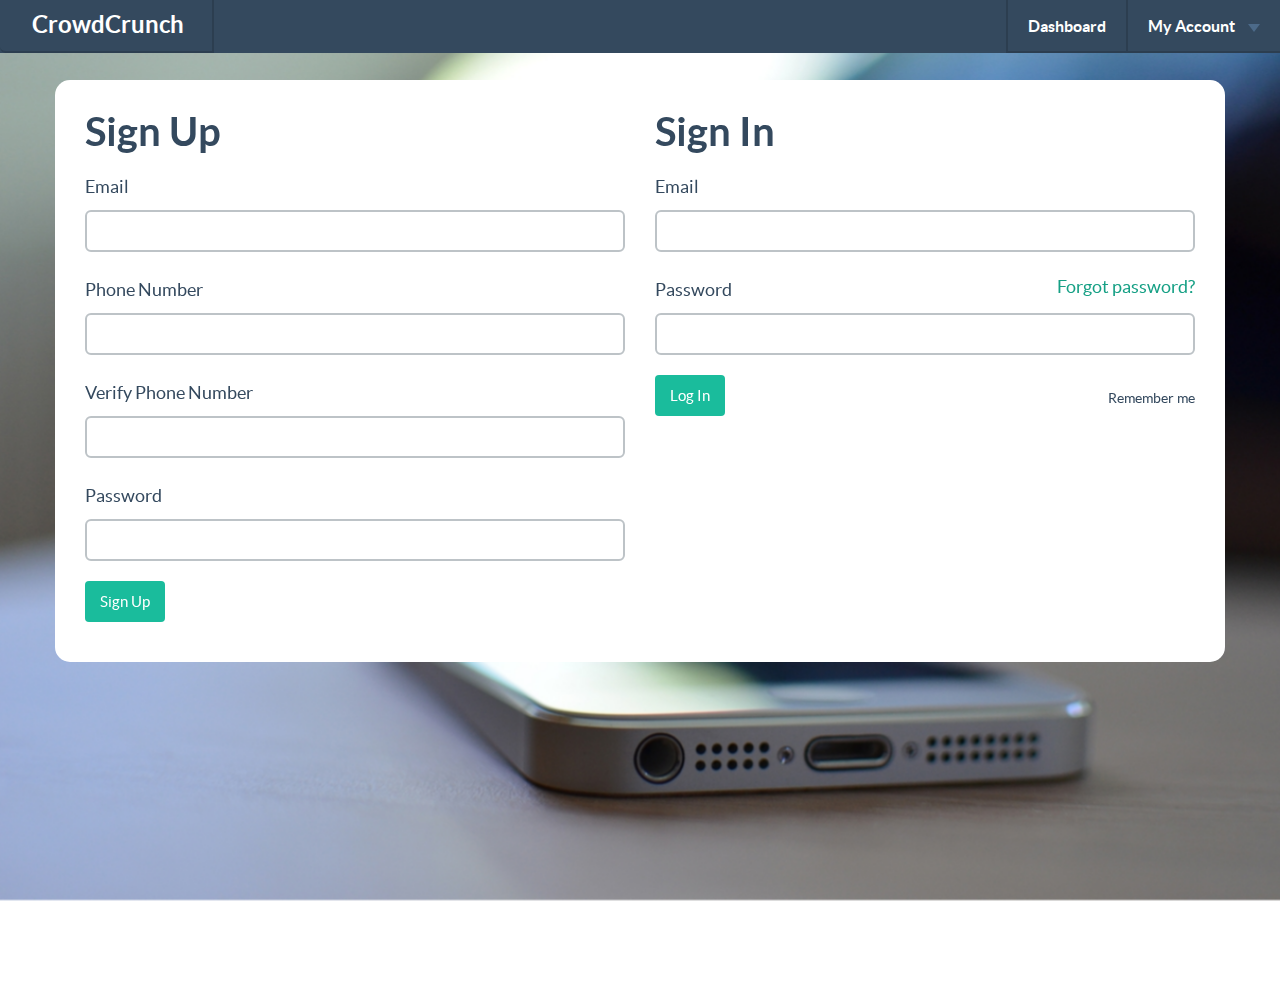
==== design/index.html @ 64f17963 "Added index page" ====
<!DOCTYPE html>
<html lang="en">
  <head>
    <meta charset="utf-8">
    <title>CrowdCrunch</title>
    <meta name="viewport" content="width=device-width, initial-scale=1.0">

    <link href="css/bootstrap.css" rel="stylesheet">  
    <link href="css/flat-ui.css" rel="stylesheet">
    <link href="css/crowdcrunch.css" rel="stylesheet">

    <link rel="shortcut icon" href="images/favicon.ico">

    <!-- HTML5 shim, for IE6-8 support of HTML5 elements. All other JS at the end of file. -->
    <!--[if lt IE 9]>
      <script src="js/html5shiv.js"></script>
    <![endif]-->
  </head>
  <body>
    <div id="bg">
      <img src="images/background.jpg" alt="">
    </div>

    <nav class="navbar navbar-fixed-top navbar-inverse" role="navigation">
    <!-- Brand and toggle get grouped for better mobile display -->
  <div class="navbar-header">
    <button type="button" class="navbar-toggle" data-toggle="collapse" data-target="#bs-example-navbar-collapse-1">
      <span class="sr-only">Toggle navigation</span>
      <span class="icon-bar"></span>
      <span class="icon-bar"></span>
      <span class="icon-bar"></span>
    </button>
    <a class="navbar-brand" href="#">CrowdCrunch</a>
  </div>

  <!-- Collect the nav links, forms, and other content for toggling -->
  <div class="collapse navbar-collapse" id="bs-example-navbar-collapse-1">
    
    <ul class="nav navbar-nav navbar-right">
      <li><a href="#">Dashboard</a></li>
      <li class="dropdown">
        <a href="#" class="dropdown-toggle" data-toggle="dropdown">My Account <b class="caret"></b></a>
        <ul class="dropdown-menu">
          <li><a href="#">Add Credits</a></li>
          <li><a href="#">Create a Job</a></li>
          <li><a href="#">Update Profile</a></li>
          <li class="divider"></li>
          <li><a href="#">Sign out</a></li>
        </ul>
      </li>
    </ul>
  </div><!-- /.navbar-collapse -->
  </nav>
  <div class="body">
  <div class="container">
    <div class="col-md-6">
<div class="main">

      <h3>Sign Up</h3>

      <form role="form">
        <div class="form-group">
          <label for="inputUsernameEmail">Email</label>
          <input type="text" class="form-control" id="inputUsernameEmail">
        </div>
        <div class="form-group">
          <label for="inputUsernameEmail">Phone Number</label>
          <input type="text" class="form-control" id="inputUsernameEmail">
        </div>
        <div class="form-group">
          <label for="inputUsernameEmail">Verify Phone Number</label>
          <input type="text" class="form-control" id="inputUsernameEmail">
        </div>
        <div class="form-group">
          <label for="inputPassword">Password</label>
          <input type="password" class="form-control" id="inputPassword">
        </div>
        <button type="submit" class="btn btn btn-primary">
          Sign Up
        </button>
      </form>
    
    </div>
    </div>
  <div class="col-md-6">

    <div class="main">

      <h3>Sign In</h3>

      <form role="form">
        <div class="form-group">
          <label for="inputUsernameEmail">Email</label>
          <input type="text" class="form-control" id="inputUsernameEmail">
        </div>
        <div class="form-group">
          <a class="pull-right" href="#">Forgot password?</a>
          <label for="inputPassword">Password</label>
          <input type="password" class="form-control" id="inputPassword">
        </div>
        <div class="checkbox pull-right">
          <label>
            <input type="checkbox" checked>
            Remember me </label>
        </div>
        <button type="submit" class="btn btn btn-primary">
          Log In
        </button>
      </form>
    
    </div>
    
  </div>
</div>
</div>
    <script src="js/jquery-1.8.3.min.js"></script>
    <script src="js/jquery-ui-1.10.3.custom.min.js"></script>
    <script src="js/jquery.ui.touch-punch.min.js"></script>
    <script src="js/bootstrap.min.js"></script>
    <script src="js/bootstrap-select.js"></script>
    <script src="js/bootstrap-switch.js"></script>
    <script src="js/flatui-checkbox.js"></script>
    <script src="js/flatui-radio.js"></script>
    <script src="js/jquery.tagsinput.js"></script>
    <script src="js/jquery.placeholder.js"></script>
    <script src="js/bootstrap-typeahead.js"></script>
    <script src="js/application.js"></script>
  </body>
</html>
---- design/css/flat-ui.css ----
@font-face {
  font-family: 'Lato';
  src: url('../fonts/lato/lato-black-webfont.eot');
  src: url('../fonts/lato/lato-black-webfont.eot?#iefix') format('embedded-opentype'), url('../fonts/lato/lato-black-webfont.woff') format('woff'), url('../fonts/lato/lato-black-webfont.ttf') format('truetype'), url('../fonts/lato/lato-black-webfont.svg#latoblack') format('svg');
  font-weight: 900;
  font-style: normal;
}
@font-face {
  font-family: 'Lato';
  src: url('../fonts/lato/lato-bold-webfont.eot');
  src: url('../fonts/lato/lato-bold-webfont.eot?#iefix') format('embedded-opentype'), url('../fonts/lato/lato-bold-webfont.woff') format('woff'), url('../fonts/lato/lato-bold-webfont.ttf') format('truetype'), url('../fonts/lato/lato-bold-webfont.svg#latobold') format('svg');
  font-weight: bold;
  font-style: normal;
}
@font-face {
  font-family: 'Lato';
  src: url('../fonts/lato/lato-bolditalic-webfont.eot');
  src: url('../fonts/lato/lato-bolditalic-webfont.eot?#iefix') format('embedded-opentype'), url('../fonts/lato/lato-bolditalic-webfont.woff') format('woff'), url('../fonts/lato/lato-bolditalic-webfont.ttf') format('truetype'), url('../fonts/lato/lato-bolditalic-webfont.svg#latobold_italic') format('svg');
  font-weight: bold;
  font-style: italic;
}
@font-face {
  font-family: 'Lato';
  src: url('../fonts/lato/lato-italic-webfont.eot');
  src: url('../fonts/lato/lato-italic-webfont.eot?#iefix') format('embedded-opentype'), url('../fonts/lato/lato-italic-webfont.woff') format('woff'), url('../fonts/lato/lato-italic-webfont.ttf') format('truetype'), url('../fonts/lato/lato-italic-webfont.svg#latoitalic') format('svg');
  font-weight: normal;
  font-style: italic;
}
@font-face {
  font-family: 'Lato';
  src: url('../fonts/lato/lato-light-webfont.eot');
  src: url('../fonts/lato/lato-light-webfont.eot?#iefix') format('embedded-opentype'), url('../fonts/lato/lato-light-webfont.woff') format('woff'), url('../fonts/lato/lato-light-webfont.ttf') format('truetype'), url('../fonts/lato/lato-light-webfont.svg#latolight') format('svg');
  font-weight: 300;
  font-style: normal;
}
@font-face {
  font-family: 'Lato';
  src: url('../fonts/lato/lato-regular-webfont.eot');
  src: url('../fonts/lato/lato-regular-webfont.eot?#iefix') format('embedded-opentype'), url('../fonts/lato/lato-regular-webfont.woff') format('woff'), url('../fonts/lato/lato-regular-webfont.ttf') format('truetype'), url('../fonts/lato/lato-regular-webfont.svg#latoregular') format('svg');
  font-weight: normal;
  font-style: normal;
}
@font-face {
  font-family: "Flat-UI-Icons";
  src: url("../fonts/Flat-UI-Icons.eot");
  src: url("../fonts/Flat-UI-Icons.eot?#iefix") format("embedded-opentype"), url("../fonts/Flat-UI-Icons.woff") format("woff"), url("../fonts/Flat-UI-Icons.ttf") format("truetype"), url("../fonts/Flat-UI-Icons.svg#Flat-UI-Icons") format("svg");
  font-weight: normal;
  font-style: normal;
}
/* Use the following CSS code if you want to use data attributes for inserting your icons */
[data-icon]:before {
  font-family: 'Flat-UI-Icons';
  content: attr(data-icon);
  speak: none;
  font-weight: normal;
  font-variant: normal;
  text-transform: none;
  -webkit-font-smoothing: antialiased;
}
/* Use the following CSS code if you want to have a class per icon */
/*
Instead of a list of all class selectors,
you can use the generic selector below, but it's slower:
[class*="fui-"] {
*/
.fui-triangle-up,
.fui-triangle-up-small,
.fui-triangle-right-large,
.fui-triangle-left-large,
.fui-triangle-down,
.fui-info,
.fui-alert,
.fui-question,
.fui-window,
.fui-windows,
.fui-arrow-right,
.fui-arrow-left,
.fui-loop,
.fui-cmd,
.fui-mic,
.fui-triangle-down-small,
.fui-check-inverted,
.fui-heart,
.fui-location,
.fui-plus,
.fui-check,
.fui-cross,
.fui-list,
.fui-new,
.fui-video,
.fui-photo,
.fui-volume,
.fui-time,
.fui-eye,
.fui-chat,
.fui-home,
.fui-upload,
.fui-search,
.fui-user,
.fui-mail,
.fui-lock,
.fui-power,
.fui-star,
.fui-calendar,
.fui-gear,
.fui-book,
.fui-exit,
.fui-trash,
.fui-folder,
.fui-bubble,
.fui-cross-inverted,
.fui-plus-inverted,
.fui-export,
.fui-radio-unchecked,
.fui-radio-checked,
.fui-checkbox-unchecked,
.fui-checkbox-checked,
.fui-flat,
.fui-calendar-solid,
.fui-star-2,
.fui-credit-card,
.fui-clip,
.fui-link,
.fui-pause,
.fui-play,
.fui-tag,
.fui-document,
.fui-image,
.fui-facebook,
.fui-youtube,
.fui-vimeo,
.fui-twitter,
.fui-stumbleupon,
.fui-spotify,
.fui-skype,
.fui-pinterest,
.fui-path,
.fui-myspace,
.fui-linkedin,
.fui-googleplus,
.fui-dribbble,
.fui-blogger,
.fui-behance,
.fui-list-thumbnailed,
.fui-list-small-thumbnails,
.fui-list-numbered,
.fui-list-large-thumbnails,
.fui-list-columned,
.fui-list-bulleted {
  display: inline-block;
  font-family: 'Flat-UI-Icons';
  speak: none;
  font-style: normal;
  font-weight: normal;
  font-variant: normal;
  text-transform: none;
  -webkit-font-smoothing: antialiased;
}
.fui-triangle-up:before {
  content: "\e000";
}
.fui-triangle-up-small:before {
  content: "\e001";
}
.fui-triangle-right-large:before {
  content: "\e002";
}
.fui-triangle-left-large:before {
  content: "\e003";
}
.fui-triangle-down:before {
  content: "\e004";
}
.fui-info:before {
  content: "\e016";
}
.fui-alert:before {
  content: "\e017";
}
.fui-question:before {
  content: "\e018";
}
.fui-window:before {
  content: "\e019";
}
.fui-windows:before {
  content: "\e01a";
}
.fui-arrow-right:before {
  content: "\e02c";
}
.fui-arrow-left:before {
  content: "\e02d";
}
.fui-loop:before {
  content: "\e02e";
}
.fui-cmd:before {
  content: "\e02f";
}
.fui-mic:before {
  content: "\e030";
}
.fui-triangle-down-small:before {
  content: "\e005";
}
.fui-check-inverted:before {
  content: "\e006";
}
.fui-heart:before {
  content: "\e007";
}
.fui-location:before {
  content: "\e008";
}
.fui-plus:before {
  content: "\e009";
}
.fui-check:before {
  content: "\e00a";
}
.fui-cross:before {
  content: "\e00b";
}
.fui-list:before {
  content: "\e00c";
}
.fui-new:before {
  content: "\e00d";
}
.fui-video:before {
  content: "\e00e";
}
.fui-photo:before {
  content: "\e00f";
}
.fui-volume:before {
  content: "\e010";
}
.fui-time:before {
  content: "\e011";
}
.fui-eye:before {
  content: "\e012";
}
.fui-chat:before {
  content: "\e013";
}
.fui-home:before {
  content: "\e015";
}
.fui-upload:before {
  content: "\e01b";
}
.fui-search:before {
  content: "\e01c";
}
.fui-user:before {
  content: "\e01d";
}
.fui-mail:before {
  content: "\e01e";
}
.fui-lock:before {
  content: "\e01f";
}
.fui-power:before {
  content: "\e020";
}
.fui-star:before {
  content: "\e021";
}
.fui-calendar:before {
  content: "\e023";
}
.fui-gear:before {
  content: "\e024";
}
.fui-book:before {
  content: "\e025";
}
.fui-exit:before {
  content: "\e026";
}
.fui-trash:before {
  content: "\e027";
}
.fui-folder:before {
  content: "\e028";
}
.fui-bubble:before {
  content: "\e029";
}
.fui-cross-inverted:before {
  content: "\e02a";
}
.fui-plus-inverted:before {
  content: "\e031";
}
.fui-export:before {
  content: "\e014";
}
.fui-radio-unchecked:before {
  content: "\e02b";
}
.fui-radio-checked:before {
  content: "\e032";
}
.fui-checkbox-unchecked:before {
  content: "\e033";
}
.fui-checkbox-checked:before {
  content: "\e034";
}
.fui-flat:before {
  content: "\e035";
}
.fui-calendar-solid:before {
  content: "\e022";
}
.fui-star-2:before {
  content: "\e036";
}
.fui-credit-card:before {
  content: "\e037";
}
.fui-clip:before {
  content: "\e038";
}
.fui-link:before {
  content: "\e039";
}
.fui-pause:before {
  content: "\e03b";
}
.fui-play:before {
  content: "\e03c";
}
.fui-tag:before {
  content: "\e03d";
}
.fui-document:before {
  content: "\e03e";
}
.fui-image:before {
  content: "\e03a";
}
.fui-facebook:before {
  content: "\e03f";
}
.fui-youtube:before {
  content: "\e040";
}
.fui-vimeo:before {
  content: "\e041";
}
.fui-twitter:before {
  content: "\e042";
}
.fui-stumbleupon:before {
  content: "\e043";
}
.fui-spotify:before {
  content: "\e044";
}
.fui-skype:before {
  content: "\e045";
}
.fui-pinterest:before {
  content: "\e046";
}
.fui-path:before {
  content: "\e047";
}
.fui-myspace:before {
  content: "\e048";
}
.fui-linkedin:before {
  content: "\e049";
}
.fui-googleplus:before {
  content: "\e04a";
}
.fui-dribbble:before {
  content: "\e04c";
}
.fui-blogger:before {
  content: "\e04d";
}
.fui-behance:before {
  content: "\e04e";
}
.fui-list-thumbnailed:before {
  content: "\e04b";
}
.fui-list-small-thumbnails:before {
  content: "\e04f";
}
.fui-list-numbered:before {
  content: "\e050";
}
.fui-list-large-thumbnails:before {
  content: "\e051";
}
.fui-list-columned:before {
  content: "\e052";
}
.fui-list-bulleted:before {
  content: "\e053";
}
.dropdown-arrow-inverse {
  border-bottom-color: #34495e !important;
  border-top-color: #34495e !important;
}
body {
  font-family: "Lato", Helvetica, Arial, sans-serif;
  font-size: 18px;
  line-height: 1.72222;
  color: #34495e;
  background-color: #ffffff;
}
a {
  color: #16a085;
  text-decoration: none;
  -webkit-transition: 0.25s;
  transition: 0.25s;
}
a:hover,
a:focus {
  color: #1abc9c;
  text-decoration: none;
}
.img-rounded {
  border-radius: 6px;
}
.img-comment {
  font-size: 20px;
  line-height: 1.72222;
  font-style: italic;
  margin: 24px 0;
}
p {
  font-size: 18px;
  line-height: 1.72222;
  margin: 0 0 15px;
}
.lead {
  margin-bottom: 30px;
  font-size: 28px;
  line-height: 1.46428571;
  font-weight: 300;
}
@media (min-width: 768px) {
  .lead {
    font-size: 30.006px;
  }
}
small,
.small {
  font-size: 83%;
  line-height: 2.067;
}
.text-muted {
  color: #bdc3c7;
}
.text-inverse {
  color: #ffffff;
}
.text-primary {
  color: #1abc9c;
}
.text-primary:hover {
  color: #15967d;
}
.text-warning {
  color: #f1c40f;
}
.text-warning:hover {
  color: #c19d0c;
}
.text-danger {
  color: #e74c3c;
}
.text-danger:hover {
  color: #b93d30;
}
.text-success {
  color: #2ecc71;
}
.text-success:hover {
  color: #25a35a;
}
.text-info {
  color: #3498db;
}
.text-info:hover {
  color: #2a7aaf;
}
h1,
h2,
h3,
h4,
h5,
h6,
.h1,
.h2,
.h3,
.h4,
.h5,
.h6 {
  font-family: "Lato", Helvetica, Arial, sans-serif;
  font-weight: 700;
  line-height: 1.1;
  color: inherit;
}
h1 small,
h2 small,
h3 small,
h4 small,
h5 small,
h6 small,
.h1 small,
.h2 small,
.h3 small,
.h4 small,
.h5 small,
.h6 small {
  color: #e7e9ec;
}
h1,
h2,
h3 {
  margin-top: 30px;
  margin-bottom: 15px;
}
h4,
h5,
h6 {
  margin-top: 15px;
  margin-bottom: 15px;
}
h6 {
  font-weight: normal;
}
h1,
.h1 {
  font-size: 61px;
}
h2,
.h2 {
  font-size: 53px;
}
h3,
.h3 {
  font-size: 40px;
}
h4,
.h4 {
  font-size: 29px;
}
h5,
.h5 {
  font-size: 29px;
}
h6,
.h6 {
  font-size: 24px;
}
.page-header {
  padding-bottom: 14px;
  margin: 60px 0 30px;
  border-bottom: 1px solid #e7e9ec;
}
ul,
ol {
  margin-bottom: 15px;
}
dl {
  margin-bottom: 30px;
}
dt,
dd {
  line-height: 1.72222;
}
@media (min-width: 768px) {
  .dl-horizontal dt {
    width: 160px;
  }
  .dl-horizontal dd {
    margin-left: 180px;
  }
}
abbr[title],
abbr[data-original-title] {
  border-bottom: 1px dotted #bdc3c7;
}
blockquote {
  border-left: 3px solid #e7e9ec;
  padding: 0 0 0 16px;
  margin: 0 0 30px;
}
blockquote p {
  font-size: 20px;
  line-height: 1.55;
  font-weight: normal;
  margin-bottom: .4em;
}
blockquote small {
  font-size: 18px;
  line-height: 1.72222;
  font-style: italic;
  color: inherit;
}
blockquote small:before {
  content: "";
}
blockquote.pull-right {
  padding-right: 16px;
  padding-left: 0;
  border-right: 3px solid #e7e9ec;
  border-left: 0;
}
blockquote.pull-right small:after {
  content: "";
}
address {
  margin-bottom: 30px;
  line-height: 1.72222;
}
code,
kdb,
pre,
samp {
  font-family: Monaco, Menlo, Consolas, "Courier New", monospace;
}
code {
  font-size: 75%;
  color: #c7254e;
  background-color: #f9f2f4;
  border-radius: 4px;
}
pre {
  padding: 8px;
  margin: 0 0 15px;
  font-size: 13px;
  line-height: 1.72222;
  color: inherit;
  background-color: #ffffff;
  border: 2px solid #e7e9ec;
  border-radius: 6px;
}
.pre-scrollable {
  max-height: 340px;
}
.btn {
  border: none;
  font-size: 15px;
  font-weight: normal;
  line-height: 1.4;
  border-radius: 4px;
  padding: 10px 15px;
  -webkit-font-smoothing: subpixel-antialiased;
  -webkit-transition: 0.25s linear;
  transition: 0.25s linear;
}
.btn:hover,
.btn:focus {
  color: #ffffff;
}
.btn:active,
.btn.active {
  outline: none;
  -webkit-box-shadow: none;
  box-shadow: none;
}
.btn.disabled,
.btn[disabled],
fieldset[disabled] .btn {
  background-color: #bdc3c7;
  color: rgba(255, 255, 255, 0.75);
  opacity: 0.7;
  filter: alpha(opacity=70);
}
.btn > [class^="fui-"] {
  margin: 0 1px;
  position: relative;
  line-height: 1;
  top: 1px;
}
.btn-xs.btn > [class^="fui-"] {
  font-size: 11px;
  top: 0;
}
.btn-hg.btn > [class^="fui-"] {
  top: 2px;
}
.btn-default {
  color: #ffffff;
  background-color: #bdc3c7;
}
.btn-default:hover,
.btn-default:focus,
.btn-default:active,
.btn-default.active,
.open .dropdown-toggle.btn-default {
  color: #ffffff;
  background-color: #cacfd2;
  border-color: #cacfd2;
}
.btn-default:active,
.btn-default.active,
.open .dropdown-toggle.btn-default {
  background: #a1a6a9;
}
.btn-default.disabled,
.btn-default[disabled],
fieldset[disabled] .btn-default,
.btn-default.disabled:hover,
.btn-default[disabled]:hover,
fieldset[disabled] .btn-default:hover,
.btn-default.disabled:focus,
.btn-default[disabled]:focus,
fieldset[disabled] .btn-default:focus,
.btn-default.disabled:active,
.btn-default[disabled]:active,
fieldset[disabled] .btn-default:active,
.btn-default.disabled.active,
.btn-default[disabled].active,
fieldset[disabled] .btn-default.active {
  background-color: #bdc3c7;
}
.btn-primary {
  color: #ffffff;
  background-color: #1abc9c;
}
.btn-primary:hover,
.btn-primary:focus,
.btn-primary:active,
.btn-primary.active,
.open .dropdown-toggle.btn-primary {
  color: #ffffff;
  background-color: #48c9b0;
  border-color: #48c9b0;
}
.btn-primary:active,
.btn-primary.active,
.open .dropdown-toggle.btn-primary {
  background: #16a085;
}
.btn-primary.disabled,
.btn-primary[disabled],
fieldset[disabled] .btn-primary,
.btn-primary.disabled:hover,
.btn-primary[disabled]:hover,
fieldset[disabled] .btn-primary:hover,
.btn-primary.disabled:focus,
.btn-primary[disabled]:focus,
fieldset[disabled] .btn-primary:focus,
.btn-primary.disabled:active,
.btn-primary[disabled]:active,
fieldset[disabled] .btn-primary:active,
.btn-primary.disabled.active,
.btn-primary[disabled].active,
fieldset[disabled] .btn-primary.active {
  background-color: #1abc9c;
}
.btn-info {
  color: #ffffff;
  background-color: #3498db;
}
.btn-info:hover,
.btn-info:focus,
.btn-info:active,
.btn-info.active,
.open .dropdown-toggle.btn-info {
  color: #ffffff;
  background-color: #5dade2;
  border-color: #5dade2;
}
.btn-info:active,
.btn-info.active,
.open .dropdown-toggle.btn-info {
  background: #2c81ba;
}
.btn-info.disabled,
.btn-info[disabled],
fieldset[disabled] .btn-info,
.btn-info.disabled:hover,
.btn-info[disabled]:hover,
fieldset[disabled] .btn-info:hover,
.btn-info.disabled:focus,
.btn-info[disabled]:focus,
fieldset[disabled] .btn-info:focus,
.btn-info.disabled:active,
.btn-info[disabled]:active,
fieldset[disabled] .btn-info:active,
.btn-info.disabled.active,
.btn-info[disabled].active,
fieldset[disabled] .btn-info.active {
  background-color: #3498db;
}
.btn-danger {
  color: #ffffff;
  background-color: #e74c3c;
}
.btn-danger:hover,
.btn-danger:focus,
.btn-danger:active,
.btn-danger.active,
.open .dropdown-toggle.btn-danger {
  color: #ffffff;
  background-color: #ec7063;
  border-color: #ec7063;
}
.btn-danger:active,
.btn-danger.active,
.open .dropdown-toggle.btn-danger {
  background: #c44133;
}
.btn-danger.disabled,
.btn-danger[disabled],
fieldset[disabled] .btn-danger,
.btn-danger.disabled:hover,
.btn-danger[disabled]:hover,
fieldset[disabled] .btn-danger:hover,
.btn-danger.disabled:focus,
.btn-danger[disabled]:focus,
fieldset[disabled] .btn-danger:focus,
.btn-danger.disabled:active,
.btn-danger[disabled]:active,
fieldset[disabled] .btn-danger:active,
.btn-danger.disabled.active,
.btn-danger[disabled].active,
fieldset[disabled] .btn-danger.active {
  background-color: #e74c3c;
}
.btn-success {
  color: #ffffff;
  background-color: #2ecc71;
}
.btn-success:hover,
.btn-success:focus,
.btn-success:active,
.btn-success.active,
.open .dropdown-toggle.btn-success {
  color: #ffffff;
  background-color: #58d68d;
  border-color: #58d68d;
}
.btn-success:active,
.btn-success.active,
.open .dropdown-toggle.btn-success {
  background: #27ad60;
}
.btn-success.disabled,
.btn-success[disabled],
fieldset[disabled] .btn-success,
.btn-success.disabled:hover,
.btn-success[disabled]:hover,
fieldset[disabled] .btn-success:hover,
.btn-success.disabled:focus,
.btn-success[disabled]:focus,
fieldset[disabled] .btn-success:focus,
.btn-success.disabled:active,
.btn-success[disabled]:active,
fieldset[disabled] .btn-success:active,
.btn-success.disabled.active,
.btn-success[disabled].active,
fieldset[disabled] .btn-success.active {
  background-color: #2ecc71;
}
.btn-warning {
  color: #ffffff;
  background-color: #f1c40f;
}
.btn-warning:hover,
.btn-warning:focus,
.btn-warning:active,
.btn-warning.active,
.open .dropdown-toggle.btn-warning {
  color: #ffffff;
  background-color: #f5d313;
  border-color: #f5d313;
}
.btn-warning:active,
.btn-warning.active,
.open .dropdown-toggle.btn-warning {
  background: #cda70d;
}
.btn-warning.disabled,
.btn-warning[disabled],
fieldset[disabled] .btn-warning,
.btn-warning.disabled:hover,
.btn-warning[disabled]:hover,
fieldset[disabled] .btn-warning:hover,
.btn-warning.disabled:focus,
.btn-warning[disabled]:focus,
fieldset[disabled] .btn-warning:focus,
.btn-warning.disabled:active,
.btn-warning[disabled]:active,
fieldset[disabled] .btn-warning:active,
.btn-warning.disabled.active,
.btn-warning[disabled].active,
fieldset[disabled] .btn-warning.active {
  background-color: #f1c40f;
}
.btn-inverse {
  color: #ffffff;
  background-color: #34495e;
}
.btn-inverse:hover,
.btn-inverse:focus,
.btn-inverse:active,
.btn-inverse.active,
.open .dropdown-toggle.btn-inverse {
  color: #ffffff;
  background-color: #415b76;
  border-color: #415b76;
}
.btn-inverse:active,
.btn-inverse.active,
.open .dropdown-toggle.btn-inverse {
  background: #2c3e50;
}
.btn-inverse.disabled,
.btn-inverse[disabled],
fieldset[disabled] .btn-inverse,
.btn-inverse.disabled:hover,
.btn-inverse[disabled]:hover,
fieldset[disabled] .btn-inverse:hover,
.btn-inverse.disabled:focus,
.btn-inverse[disabled]:focus,
fieldset[disabled] .btn-inverse:focus,
.btn-inverse.disabled:active,
.btn-inverse[disabled]:active,
fieldset[disabled] .btn-inverse:active,
.btn-inverse.disabled.active,
.btn-inverse[disabled].active,
fieldset[disabled] .btn-inverse.active {
  background-color: #34495e;
}
.btn-embossed {
  -webkit-box-shadow: inset 0 -2px 0 rgba(0, 0, 0, 0.15);
  box-shadow: inset 0 -2px 0 rgba(0, 0, 0, 0.15);
}
.btn-embossed.active,
.btn-embossed:active {
  -webkit-box-shadow: inset 0 2px 0 rgba(0, 0, 0, 0.15);
  box-shadow: inset 0 2px 0 rgba(0, 0, 0, 0.15);
}
.btn-wide {
  min-width: 140px;
  padding-left: 30px;
  padding-right: 30px;
}
.btn-link {
  color: #16a085;
}
.btn-link:hover,
.btn-link:focus {
  color: #1abc9c;
  text-decoration: underline;
  background-color: transparent;
}
.btn-link[disabled]:hover,
fieldset[disabled] .btn-link:hover,
.btn-link[disabled]:focus,
fieldset[disabled] .btn-link:focus {
  color: #bdc3c7;
  text-decoration: none;
}
.btn-hg {
  padding: 13px 20px;
  font-size: 22px;
  line-height: 1.227;
  border-radius: 6px;
}
.btn-lg {
  padding: 10px 19px;
  font-size: 17px;
  line-height: 1.471;
  border-radius: 6px;
}
.btn-sm {
  padding: 9px 13px;
  font-size: 13px;
  line-height: 1.385;
  border-radius: 4px;
}
.btn-xs {
  padding: 6px 9px;
  font-size: 12px;
  line-height: 1.083;
  border-radius: 3px;
}
.btn-tip {
  font-weight: 300;
  padding-left: 10px;
  font-size: 92%;
}
.btn-block {
  white-space: normal;
}
[class*="btn-social-"] {
  padding: 10px 15px;
  font-size: 13px;
  line-height: 1.077;
  border-radius: 4px;
}
.btn-social-pinterest {
  color: #ffffff;
  background-color: #cb2028;
}
.btn-social-pinterest:hover,
.btn-social-pinterest:focus {
  background-color: #d54d53;
}
.btn-social-pinterest:active,
.btn-social-pinterest.active {
  background-color: #ad1b22;
}
.btn-social-linkedin {
  color: #ffffff;
  background-color: #0072b5;
}
.btn-social-linkedin:hover,
.btn-social-linkedin:focus {
  background-color: #338ec4;
}
.btn-social-linkedin:active,
.btn-social-linkedin.active {
  background-color: #00619a;
}
.btn-social-stumbleupon {
  color: #ffffff;
  background-color: #ed4a13;
}
.btn-social-stumbleupon:hover,
.btn-social-stumbleupon:focus {
  background-color: #f16e42;
}
.btn-social-stumbleupon:active,
.btn-social-stumbleupon.active {
  background-color: #c93f10;
}
.btn-social-googleplus {
  color: #ffffff;
  background-color: #2d2d2d;
}
.btn-social-googleplus:hover,
.btn-social-googleplus:focus {
  background-color: #575757;
}
.btn-social-googleplus:active,
.btn-social-googleplus.active {
  background-color: #262626;
}
.btn-social-facebook {
  color: #ffffff;
  background-color: #2f4b93;
}
.btn-social-facebook:hover,
.btn-social-facebook:focus {
  background-color: #596fa9;
}
.btn-social-facebook:active,
.btn-social-facebook.active {
  background-color: #28407d;
}
.btn-social-twitter {
  color: #ffffff;
  background-color: #00bdef;
}
.btn-social-twitter:hover,
.btn-social-twitter:focus {
  background-color: #33caf2;
}
.btn-social-twitter:active,
.btn-social-twitter.active {
  background-color: #00a1cb;
}
.btn-default .caret {
  border-top-color: #ffffff;
}
.btn-primary .caret,
.btn-success .caret,
.btn-warning .caret,
.btn-danger .caret,
.btn-info .caret {
  border-top-color: #ffffff;
}
.dropup .btn-default .caret {
  border-bottom-color: #ffffff;
}
.dropup .btn-primary .caret,
.dropup .btn-success .caret,
.dropup .btn-warning .caret,
.dropup .btn-danger .caret,
.dropup .btn-info .caret {
  border-bottom-color: #ffffff;
}
.btn-group-xs > .btn {
  padding: 6px 9px;
  font-size: 12px;
  line-height: 1.083;
  border-radius: 3px;
}
.btn-group-sm > .btn {
  padding: 9px 13px;
  font-size: 13px;
  line-height: 1.385;
  border-radius: 4px;
}
.btn-group-lg > .btn {
  padding: 10px 19px;
  font-size: 17px;
  line-height: 1.471;
  border-radius: 6px;
}
.btn-group-gh > .btn {
  padding: 13px 20px;
  font-size: 22px;
  line-height: 1.227;
  border-radius: 6px;
}
.btn-group > .btn + .btn {
  margin-left: 0;
}
.btn-group > .btn + .dropdown-toggle {
  border-left: 2px solid rgba(52, 73, 94, 0.15);
  padding-left: 12px;
  padding-right: 12px;
}
.btn-group > .btn + .dropdown-toggle .caret {
  margin-left: 3px;
  margin-right: 3px;
}
.btn-group > .btn.btn-gh + .dropdown-toggle .caret {
  margin-left: 7px;
  margin-right: 7px;
}
.btn-group > .btn.btn-sm + .dropdown-toggle .caret {
  margin-left: 0;
  margin-right: 0;
}
.dropdown-toggle .caret {
  margin-left: 8px;
}
.btn-group > .btn,
.btn-group > .dropdown-menu,
.btn-group > .popover {
  font-weight: 400;
}
.btn-group:focus .dropdown-toggle {
  outline: none;
  -webkit-transition: 0.25s;
  transition: 0.25s;
}
.btn-group.open .dropdown-toggle {
  color: rgba(255, 255, 255, 0.75);
  -webkit-box-shadow: none;
  box-shadow: none;
}
.btn-toolbar .btn.active {
  color: #ffffff;
}
.btn-toolbar .btn > [class^="fui-"] {
  font-size: 16px;
  margin: 0 4px;
}
.caret {
  border-width: 8px 6px;
  border-bottom-color: #34495e;
  border-top-color: #34495e;
  border-style: solid;
  border-bottom-style: none;
  -webkit-transition: 0.25s;
  transition: 0.25s;
  -webkit-transform: scale(1.001);
  -ms-transform: scale(1.001);
  transform: scale(1.001);
}
.dropup .caret,
.dropup .btn-lg .caret,
.navbar-fixed-bottom .dropdown .caret {
  border-bottom-width: 8px;
}
.btn-lg .caret {
  border-top-width: 8px;
  border-right-width: 6px;
  border-left-width: 6px;
}
.navbar {
  font-size: 16px;
  border: none;
}
.navbar .navbar-brand {
  border-radius: 6px 0 0 6px;
  color: #526476;
  font-size: 24px;
  line-height: 29.55px;
  font-weight: 700;
  padding: 23px 28px 24px 17px;
  text-shadow: none;
  display: inline-block;
}
.navbar .navbar-brand:hover,
.navbar .navbar-brand:focus {
  color: #1abc9c;
}
.navbar .navbar-brand[class*="fui-"] {
  font-weight: normal;
}
.navbar .navbar-brand small {
  line-height: 1;
}
.navbar .nav {
  margin-right: 0;
  display: inline-block;
  float: left;
}
.navbar .nav > li {
  position: relative;
  display: inline-block;
}
.navbar .nav > li:hover > ul {
  opacity: 1;
  top: 100%;
  visibility: visible;
  z-index: 100;
  -webkit-transform: scale(1, 1);
  display: block\9;
}
.navbar .nav > li.active > a,
.navbar .nav > li.active > a:hover,
.navbar .nav > li.active > a:focus {
  background: none;
  color: #1abc9c;
  -webkit-box-shadow: none;
  box-shadow: none;
}
.navbar .nav > li:first-child {
  border-radius: 6px 6px 0 0;
}
.navbar .nav > li:last-child {
  border-radius: 0 0 6px 6px;
}
.navbar .nav > li > ul {
  padding-top: 13px;
  top: 80%;
  padding-left: 0;
}
.navbar .nav > li > ul:before {
  content: "";
  border-style: solid;
  border-width: 0 9px 9px 9px;
  border-color: transparent transparent #34495e transparent;
  height: 0;
  position: absolute;
  left: 15px;
  top: 5px;
  width: 0;
  -webkit-transform: rotate(360deg);
}
.navbar .nav > li > ul li:hover ul {
  opacity: 1;
  -webkit-transform: scale(1, 1);
  visibility: visible;
  display: block\9;
}
.navbar .nav > li > ul li ul {
  left: 100%;
}
.navbar .nav > li > a {
  color: #526476;
  display: inline-block;
  font-weight: 700;
  font-size: 15px;
  line-height: 28px;
  padding: 22px 20px;
  text-shadow: none;
  -webkit-transition: background-color .25s, color .25s, border-bottom-color .25s;
  transition: background-color .25s, color .25s, border-bottom-color .25s;
}
.navbar .nav > li > a:hover,
.navbar .nav > li > a:focus {
  color: #1abc9c;
  background-color: transparent;
}
.navbar .nav > li > a[class*="fui-"] {
  font-size: 24px;
  font-weight: normal;
}
.navbar .nav > li > a > [class*="fui-"] {
  font-size: 24px;
  margin: -4px 0 0;
  position: relative;
  top: 4px;
}
.navbar .nav > li > a > [class*="fui-"] + * {
  margin-left: 12px;
}
.navbar .nav ul {
  border-radius: 4px;
  left: 0;
  list-style-type: none;
  margin-left: 0;
  opacity: 0;
  position: absolute;
  top: 0;
  width: 234px;
  -webkit-transform: scale(1, 0.99);
  -webkit-transform-origin: 0 0;
  visibility: hidden;
  -webkit-transition: 0.25s ease-out;
  transition: 0.25s ease-out;
}
.navbar .nav ul ul {
  left: 95%;
  padding-left: 5px;
}
.navbar .nav ul li {
  background-color: #34495e;
  padding: 0 3px 3px;
  position: relative;
}
.navbar .nav ul li:first-child {
  border-radius: 6px 6px 0 0;
  padding-top: 3px;
}
.navbar .nav ul li:last-child {
  border-radius: 0 0 6px 6px;
}
.navbar .nav ul li.active > a,
.navbar .nav ul li.active > a:hover,
.navbar .nav ul li.active > a:focus {
  background-color: #1abc9c;
  color: #ffffff;
  padding-left: 9px;
  padding-right: 9px;
}
.navbar .nav ul li.active + li > a {
  padding-left: 9px;
  padding-right: 9px;
}
.navbar .nav ul a {
  border-radius: 2px;
  color: #ffffff;
  display: block;
  font-size: 14px;
  padding: 6px 9px;
  text-decoration: none;
}
.navbar .nav ul a:hover {
  background-color: #1abc9c;
}
.navbar .btn-navbar {
  background: none;
  border: none;
  color: #34495e;
  margin: 18px 15px;
  padding: 3px 15px;
  text-shadow: none;
  display: none;
}
.navbar .btn-navbar:hover,
.navbar .btn-navbar:focus {
  background: none;
  color: #1abc9c;
}
.navbar .btn-navbar:before {
  content: "\e00c";
  font-family: "Flat-UI-Icons";
  font-size: 23px;
  font-style: normal;
  font-weight: normal;
  -webkit-font-smoothing: antialiased;
}
.navbar .btn-navbar .icon-bar {
  display: none;
}
.navbar-default {
  background: #eceef0;
  border: none;
  padding-left: 0;
  padding-right: 0;
  border-radius: 6px;
}
.navbar-inverse {
  background: #34495e;
  font-size: 17px;
}
.navbar-inverse .navbar-brand {
  border-bottom: 2px solid #2c3e50;
  border-right: 2px solid #2c3e50;
  color: #ffffff;
  padding: 10px 28px 11px 32px;
}
.navbar-inverse .btn-navbar {
  color: #ffffff;
  margin: 7px 10px;
}
.navbar-inverse .btn-icon {
  margin: 8px 5px 8px 15px;
}
.navbar-inverse .nav > li:first-child.active > a {
  padding-left: 20px;
}
.navbar-inverse .nav > li:first-child > a {
  border-left: none;
}
.navbar-inverse .nav > li.active > a,
.navbar-inverse .nav > li.active > a:hover,
.navbar-inverse .nav > li.active > a:focus {
  background-color: #1abc9c;
  border-bottom-color: #16a085;
  border-left: none;
  color: #ffffff;
  padding-left: 20px;
}
.navbar-inverse .nav > li.active + li > a {
  border-left: none;
  padding-left: 20px;
}
.navbar-inverse .nav > li > a {
  font-size: 16px;
  border-bottom: 2px solid #2c3e50;
  border-left: 2px solid #2c3e50 !important;
  color: #ffffff;
  padding: 16px 20px 15px;
  line-height: 20px;
}
.navbar-inverse .nav.navbar-right .dropdown-menu {
  left: -70%;
  margin-left: 17px;
}
.navbar-inverse .nav.navbar-right .open > .dropdown-menu:before {
  display: block !important;
}
.navbar-unread,
.navbar-new {
  font-family: "Lato", Helvetica, Arial, sans-serif;
  background-color: #1abc9c;
  border-radius: 50%;
  color: #ffffff;
  font-size: 0;
  font-weight: 700;
  height: 6px;
  line-height: 14px;
  position: absolute;
  right: 12px;
  text-align: center;
  top: 28px;
  width: 6px;
  z-index: 10;
}
.active .navbar-unread,
.active .navbar-new {
  background-color: #ffffff;
  display: none;
}
.navbar-inverse .navbar-unread,
.navbar-inverse .navbar-new {
  top: 15px;
}
.navbar-new {
  background-color: #e74c3c;
  font-size: 12px;
  line-height: 17px;
  height: 18px;
  margin: -9px -1px;
  min-width: 18px;
  padding: 0 1px;
  width: auto;
  -webkit-font-smoothing: subpixel-antialiased;
}
.navbar.navbar-inverse .nav li.dropdown.open > .dropdown-toggle {
  background-color: #1abc9c;
  border-bottom-color: #16a085;
  color: #ffffff;
}
.navbar.navbar-inverse .nav li.dropdown.open > .dropdown-toggle .caret {
  border-bottom-color: #ffffff !important;
  border-top-color: #ffffff !important;
}
.navbar .nav li.dropdown.open > .dropdown-toggle {
  background: none;
  color: #1abc9c;
}
.navbar .nav li.dropdown.open > .dropdown-toggle .caret {
  border-bottom-color: #1abc9c !important;
  border-top-color: #1abc9c !important;
}
.navbar .nav li.dropdown.open .dropdown-menu {
  opacity: 1;
  top: 100%;
  visibility: visible;
  z-index: 1000;
  -webkit-transform: none;
}
.navbar .nav li.dropdown > .dropdown-toggle {
  outline: none;
}
.navbar .nav li.dropdown > .dropdown-toggle:hover .caret,
.navbar .nav li.dropdown > .dropdown-toggle:focus .caret {
  border-bottom-color: #1abc9c;
  border-top-color: #1abc9c;
}
.navbar .nav li.dropdown > .dropdown-toggle .caret {
  border-left-width: 6px;
  border-right-width: 6px;
  border-top-width: 8px;
  border-bottom-color: #4c6a89;
  border-top-color: #4c6a89;
  margin-left: 10px;
}
.navbar .nav li.dropdown .dropdown-menu {
  background-color: #34495e;
  opacity: 0;
  padding: 0;
  visibility: hidden;
}
.navbar .nav li.dropdown .dropdown-menu:before {
  display: none;
}
.navbar .nav li.dropdown .dropdown-menu:after {
  border-bottom-color: #34495e;
}
.navbar .nav li.dropdown .dropdown-menu > li > a {
  border-radius: 3px;
  color: #ffffff;
  padding: 6px 8px 8px;
}
.navbar .nav li.dropdown .dropdown-menu .divider {
  background-color: #2c3e50;
  border-bottom: none;
  margin: 2px 0 5px;
  padding: 0;
  height: 2px;
}
.navbar.navbar-inverse .navbar-form {
  border-left: 2px solid #2c3e50;
  border-bottom: 2px solid #2c3e50;
  padding: 8px 5px 8px 23px;
}
.navbar.navbar-inverse .navbar-form .input-group-btn .btn {
  background-color: #2c3e50;
  color: #4c6a89 !important;
}
.navbar.navbar-inverse .navbar-form .form-control {
  background-color: #2c3e50;
  color: #ffffff;
}
.navbar.navbar-inverse .navbar-form .form-control:-moz-placeholder {
  color: #819db9;
}
.navbar.navbar-inverse .navbar-form .form-control::-moz-placeholder {
  color: #819db9;
}
.navbar.navbar-inverse .navbar-form .form-control:-ms-input-placeholder {
  color: #819db9;
}
.navbar.navbar-inverse .navbar-form .form-control::-webkit-input-placeholder {
  color: #819db9;
}
.navbar.navbar-inverse .navbar-form .form-control.placeholder {
  color: #819db9;
}
.navbar.navbar-inverse .navbar-form .form-control:focus {
  border-color: #1abc9c;
}
.navbar.navbar-inverse .navbar-form.focus .input-group-btn .btn {
  background-color: #2c3e50 !important;
}
.navbar .navbar-form {
  margin: 0;
  padding: 20px 5px 19px 20px;
  max-width: 229px;
}
.navbar .navbar-form .form-group {
  margin-bottom: 0;
}
.navbar .navbar-form .form-control {
  background-color: #ffffff;
  border: 2px solid transparent;
  color: #526476;
  font-size: 15px;
}
.navbar .navbar-form .form-control:-moz-placeholder {
  color: #798795;
}
.navbar .navbar-form .form-control::-moz-placeholder {
  color: #798795;
}
.navbar .navbar-form .form-control:-ms-input-placeholder {
  color: #798795;
}
.navbar .navbar-form .form-control::-webkit-input-placeholder {
  color: #798795;
}
.navbar .navbar-form .form-control.placeholder {
  color: #798795;
}
.navbar .navbar-form .form-control:focus {
  border-color: #1abc9c;
}
.navbar .navbar-form .input-group-btn .btn {
  border-color: transparent;
  color: #9aa4af;
  font-size: 16px;
}
.navbar.navbar-fixed-bottom .navbar-inner .navbar-form .form-control,
.navbar.navbar-fixed-top .navbar-inner .navbar-form .form-control {
  border-radius: 50px 0 0 50px !important;
}
.navbar.navbar-fixed-bottom .navbar-inner .navbar-form .btn,
.navbar.navbar-fixed-top .navbar-inner .navbar-form .btn {
  border-radius: 0 50px 50px 0;
}
.navbar.navbar-fixed-bottom .nav > li:hover > ul {
  bottom: 100%;
  padding-bottom: 13px;
  top: auto;
}
.navbar.navbar-fixed-bottom .nav > li:hover > ul li:hover ul {
  bottom: 0;
}
.navbar.navbar-fixed-bottom .nav ul {
  bottom: 80%;
  top: auto;
}
@media (max-width: 979px) {
  .navbar.navbar-inverse .navbar-brand {
    border: none;
    padding-top: 11px;
    padding-bottom: 13px;
  }
  .navbar.navbar-inverse .nav {
    margin-left: 0;
    margin-right: 0;
  }
  .navbar.navbar-inverse .nav > li.active > a,
  .navbar.navbar-inverse .nav > li.active > a:hover,
  .navbar.navbar-inverse .nav > li.active > a:focus {
    background-color: #1abc9c;
  }
  .navbar.navbar-inverse .nav > li > a,
  .navbar.navbar-inverse .nav > li > a:hover {
    background: none;
    border: none;
  }
  .navbar.navbar-inverse .nav > li ul li a {
    color: #ffffff;
  }
  .navbar.navbar-inverse .navbar-form {
    border: none;
    padding-right: 20px;
    padding-left: 20px !important;
    max-width: none;
  }
  .navbar.navbar-inverse a,
  .navbar.navbar-inverse .navbar-collapse .nav > li > a,
  .navbar.navbar-inverse .navbar-collapse li.dropdown .dropdown-menu a {
    color: #ffffff;
    border-radius: 0;
  }
  .navbar.navbar-inverse a:hover,
  .navbar.navbar-inverse .navbar-collapse .nav > li > a:hover,
  .navbar.navbar-inverse .navbar-collapse li.dropdown .dropdown-menu a:hover,
  .navbar.navbar-inverse a:focus,
  .navbar.navbar-inverse .navbar-collapse .nav > li > a:focus,
  .navbar.navbar-inverse .navbar-collapse li.dropdown .dropdown-menu a:focus {
    color: #ffffff;
  }
  .navbar .navbar-brand {
    padding-left: 20px;
    float: none;
  }
  .navbar .btn-navbar {
    float: right;
    display: block;
  }
  .navbar .navbar-collapse {
    padding: 0;
  }
  .navbar .navbar-form {
    max-width: none;
    padding: 20px 20px 19px;
  }
  .navbar .nav {
    float: none !important;
    display: block;
    margin-bottom: 10px;
    margin-right: 0;
    margin-left: 0;
  }
  .navbar .nav > li:hover > ul,
  .navbar .nav > li.dropdown:hover > ul,
  .navbar .nav > li:hover .dropdown-menu,
  .navbar .nav > li.dropdown:hover .dropdown-menu {
    height: auto;
    margin-left: 30px;
  }
  .navbar .nav > li:hover > ul li:hover a,
  .navbar .nav > li.dropdown:hover > ul li:hover a,
  .navbar .nav > li:hover .dropdown-menu li:hover a,
  .navbar .nav > li.dropdown:hover .dropdown-menu li:hover a {
    background-color: transparent;
    color: #1abc9c;
  }
  .navbar .nav > li:hover > ul li:hover ul,
  .navbar .nav > li.dropdown:hover > ul li:hover ul,
  .navbar .nav > li:hover .dropdown-menu li:hover ul,
  .navbar .nav > li.dropdown:hover .dropdown-menu li:hover ul {
    height: auto;
    margin-left: 20px;
  }
  .navbar .nav > li > a,
  .navbar .nav > li.dropdown > a,
  .navbar .nav > li > a:hover,
  .navbar .nav > li.dropdown > a:hover {
    background: none;
    padding: 7px 20px;
  }
  .navbar .nav > li ul,
  .navbar .nav > li.dropdown ul {
    background: none;
    height: 0;
    padding: 0;
    position: static;
    width: auto;
  }
  .navbar .nav > li ul:before,
  .navbar .nav > li.dropdown ul:before,
  .navbar .nav > li ul:after,
  .navbar .nav > li.dropdown ul:after {
    display: none;
  }
  .navbar .nav > li ul li,
  .navbar .nav > li.dropdown ul li {
    background: none;
  }
  .navbar .nav > li ul li a,
  .navbar .nav > li.dropdown ul li a {
    color: #34495e;
  }
  .navbar .nav > li ul li a:hover,
  .navbar .nav > li.dropdown ul li a:hover,
  .navbar .nav > li ul li a:focus,
  .navbar .nav > li.dropdown ul li a:focus {
    color: #1abc9c;
  }
  .navbar .nav li.dropdown .dropdown-menu {
    background: none;
    margin-top: 0;
  }
  .navbar .nav li.dropdown .dropdown-menu li a {
    color: #34495e;
  }
  .navbar .nav li.dropdown .dropdown-menu li a:hover,
  .navbar .nav li.dropdown .dropdown-menu li a:focus {
    color: #1abc9c;
  }
  .navbar .nav .dropdown-toggle:focus {
    background-color: transparent !important;
  }
  .navbar .nav li a .hidden-lg {
    display: inline !important;
  }
  .navbar .nav li {
    display: block;
  }
  .navbar .nav a {
    display: block !important;
  }
  .navbar .nav-collapse {
    width: 100%;
  }
  .navbar .nav-collapse:before,
  .navbar .nav-collapse:after {
    content: " ";
    /* 1 */
  
    display: table;
    /* 2 */
  
  }
  .navbar .nav-collapse:after {
    clear: both;
  }
  .navbar .nav-collapse .navbar-search {
    padding-left: 5px;
    float: none !important;
  }
  .navbar-unread,
  .navbar-new {
    position: static;
    float: right;
    margin: 0 0 0 10px;
  }
}
.select {
  display: inline-block;
  margin-bottom: 10px;
}
[class*="span"] > .select[class*="span"] {
  margin-left: 0;
}
.select[class*="span"] .btn {
  width: 100%;
}
.select.select-block {
  display: block;
  float: none;
  margin-left: 0;
  width: auto;
}
.select.select-block:before,
.select.select-block:after {
  content: " ";
  /* 1 */

  display: table;
  /* 2 */

}
.select.select-block:after {
  clear: both;
}
.select.select-block .btn {
  width: 100%;
}
.select .btn {
  width: 220px;
}
.select .btn.btn-hg .filter-option {
  left: 20px;
  right: 40px;
  top: 13px;
}
.select .btn.btn-hg .caret {
  right: 20px;
}
.select .btn.btn-lg .filter-option {
  left: 18px;
  right: 38px;
}
.select .btn.btn-sm .filter-option {
  left: 13px;
  right: 33px;
}
.select .btn.btn-sm .caret {
  right: 13px;
}
.select .btn.btn-xs .filter-option {
  left: 13px;
  right: 33px;
  top: 5px;
}
.select .btn.btn-xs .caret {
  right: 13px;
}
.select .btn .filter-option {
  height: 26px;
  left: 13px;
  overflow: hidden;
  position: absolute;
  right: 33px;
  text-align: left;
  top: 10px;
}
.select .btn .caret {
  position: absolute;
  right: 16px;
  top: 50%;
  margin-top: -3px;
}
.select .btn .dropdown-toggle {
  border-radius: 6px;
}
.select .btn .dropdown-menu {
  min-width: 100%;
}
.select .btn .dropdown-menu dt {
  cursor: default;
  display: block;
  padding: 3px 20px;
}
.select .btn .dropdown-menu li:not(.disabled) > a:hover small {
  color: rgba(255, 255, 255, 0.004);
}
.select .btn .dropdown-menu li > a {
  min-height: 20px;
}
.select .btn .dropdown-menu li > a.opt {
  padding-left: 35px;
}
.select .btn .dropdown-menu li small {
  padding-left: .5em;
}
.select .btn .dropdown-menu li > dt small {
  font-weight: normal;
}
.select .btn > .disabled,
.select .btn .dropdown-menu li.disabled > a {
  cursor: default;
}
.select .caret {
  border-bottom-color: #ffffff;
  border-top-color: #ffffff;
}
textarea {
  font-size: 20px;
  line-height: 24px;
  padding: 5px 11px;
}
label {
  font-weight: normal;
  line-height: 1.9986363100000002em;
}
.form-control:-moz-placeholder {
  color: #b2bcc5;
}
.form-control::-moz-placeholder {
  color: #b2bcc5;
}
.form-control:-ms-input-placeholder {
  color: #b2bcc5;
}
.form-control::-webkit-input-placeholder {
  color: #b2bcc5;
}
.form-control.placeholder {
  color: #b2bcc5;
}
.form-control {
  border: 2px solid #bdc3c7;
  color: #34495e;
  font-family: "Lato", Helvetica, Arial, sans-serif;
  font-size: 15px;
  padding: 8px 12px;
  height: 42px;
  -webkit-appearance: none;
  border-radius: 6px;
  -webkit-box-shadow: none;
  box-shadow: none;
  -webkit-transition: border .25s linear, color .25s linear, background-color .25s linear;
  transition: border .25s linear, color .25s linear, background-color .25s linear;
}
.form-group.focus .form-control,
.form-control:focus {
  border-color: #1abc9c;
  outline: 0;
  -webkit-box-shadow: none;
  box-shadow: none;
}
.form-control[disabled],
.form-control[readonly],
fieldset[disabled] .form-control {
  background-color: #f4f6f6;
  border-color: #d5dbdb;
  color: #d5dbdb;
  cursor: default;
}
.form-control.flat {
  border-color: transparent;
}
.form-control.flat:hover {
  border-color: #bdc3c7;
}
.form-control.flat:focus {
  border-color: #1abc9c;
}
.input-sm {
  height: 35px;
  padding: 6px 10px;
  font-size: 13px;
  line-height: 1.72222;
  border-radius: 6px;
}
select.input-sm {
  height: 35px;
  line-height: 35px;
}
textarea.input-sm {
  height: auto;
}
.input-lg {
  height: 45px;
  padding: 10px 15px;
  font-size: 17px;
  line-height: 1.72222;
  border-radius: 6px;
}
select.input-lg {
  height: 45px;
  line-height: 45px;
}
textarea.input-lg {
  height: auto;
}
.input-hg {
  height: 53px;
  padding: 10px 16px;
  font-size: 22px;
  line-height: 1.72222;
  border-radius: 6px;
}
select.input-hg {
  height: 53px;
  line-height: 53px;
}
textarea.input-hg {
  height: auto;
}
.has-warning .help-block,
.has-warning .control-label {
  color: #f1c40f;
}
.has-warning .form-control {
  color: #f1c40f;
  border-color: #f1c40f;
  -webkit-box-shadow: none;
  box-shadow: none;
}
.has-warning .form-control:-moz-placeholder {
  color: #f1c40f;
}
.has-warning .form-control::-moz-placeholder {
  color: #f1c40f;
}
.has-warning .form-control:-ms-input-placeholder {
  color: #f1c40f;
}
.has-warning .form-control::-webkit-input-placeholder {
  color: #f1c40f;
}
.has-warning .form-control.placeholder {
  color: #f1c40f;
}
.has-warning .form-control:focus {
  border-color: #f1c40f;
  -webkit-box-shadow: none;
  box-shadow: none;
}
.has-warning .input-group-addon {
  color: #f1c40f;
  border-color: #f1c40f;
  background-color: #ffffff;
}
.has-error .help-block,
.has-error .control-label {
  color: #e74c3c;
}
.has-error .form-control {
  color: #e74c3c;
  border-color: #e74c3c;
  -webkit-box-shadow: none;
  box-shadow: none;
}
.has-error .form-control:-moz-placeholder {
  color: #e74c3c;
}
.has-error .form-control::-moz-placeholder {
  color: #e74c3c;
}
.has-error .form-control:-ms-input-placeholder {
  color: #e74c3c;
}
.has-error .form-control::-webkit-input-placeholder {
  color: #e74c3c;
}
.has-error .form-control.placeholder {
  color: #e74c3c;
}
.has-error .form-control:focus {
  border-color: #e74c3c;
  -webkit-box-shadow: none;
  box-shadow: none;
}
.has-error .input-group-addon {
  color: #e74c3c;
  border-color: #e74c3c;
  background-color: #ffffff;
}
.has-success .help-block,
.has-success .control-label {
  color: #2ecc71;
}
.has-success .form-control {
  color: #2ecc71;
  border-color: #2ecc71;
  -webkit-box-shadow: none;
  box-shadow: none;
}
.has-success .form-control:-moz-placeholder {
  color: #2ecc71;
}
.has-success .form-control::-moz-placeholder {
  color: #2ecc71;
}
.has-success .form-control:-ms-input-placeholder {
  color: #2ecc71;
}
.has-success .form-control::-webkit-input-placeholder {
  color: #2ecc71;
}
.has-success .form-control.placeholder {
  color: #2ecc71;
}
.has-success .form-control:focus {
  border-color: #2ecc71;
  -webkit-box-shadow: none;
  box-shadow: none;
}
.has-success .input-group-addon {
  color: #2ecc71;
  border-color: #2ecc71;
  background-color: #ffffff;
}
.form-group {
  position: relative;
  margin-bottom: 20px;
}
.form-group {
  position: relative;
}
.form-control + .input-icon {
  position: absolute;
  top: 2px;
  right: 2px;
  line-height: 37px;
  vertical-align: middle;
  font-size: 20px;
  color: #b2bcc5;
  background-color: #ffffff;
  padding: 0 12px 0 0;
  border-radius: 6px;
}
.input-hg + .input-icon {
  line-height: 49px;
  padding: 0 16px 0 0;
}
.input-lg + .input-icon {
  line-height: 41px;
  padding: 0 15px 0 0;
}
.input-sm + .input-icon {
  font-size: 18px;
  line-height: 30px;
  padding: 0 10px 0 0;
}
.has-success .input-icon {
  color: #2ecc71;
}
.has-warning .input-icon {
  color: #f1c40f;
}
.has-error .input-icon {
  color: #e74c3c;
}
.form-control[disabled] + .input-icon,
.form-control[readonly] + .input-icon,
fieldset[disabled] .form-control + .input-icon,
.form-control.disabled + .input-icon {
  color: #d5dbdb;
  background-color: #f4f6f6;
}
.input-group-hg > .form-control,
.input-group-hg > .input-group-addon,
.input-group-hg > .input-group-btn > .btn {
  height: 53px;
  padding: 10px 16px;
  font-size: 22px;
  line-height: 1.72222;
  border-radius: 6px;
}
select.input-group-hg > .form-control,
select.input-group-hg > .input-group-addon,
select.input-group-hg > .input-group-btn > .btn {
  height: 53px;
  line-height: 53px;
}
textarea.input-group-hg > .form-control,
textarea.input-group-hg > .input-group-addon,
textarea.input-group-hg > .input-group-btn > .btn {
  height: auto;
}
.input-group-lg > .form-control,
.input-group-lg > .input-group-addon,
.input-group-lg > .input-group-btn > .btn {
  height: 45px;
  padding: 10px 15px;
  font-size: 17px;
  line-height: 1.72222;
  border-radius: 6px;
}
select.input-group-lg > .form-control,
select.input-group-lg > .input-group-addon,
select.input-group-lg > .input-group-btn > .btn {
  height: 45px;
  line-height: 45px;
}
textarea.input-group-lg > .form-control,
textarea.input-group-lg > .input-group-addon,
textarea.input-group-lg > .input-group-btn > .btn {
  height: auto;
}
.input-group-sm > .form-control,
.input-group-sm > .input-group-addon,
.input-group-sm > .input-group-btn > .btn {
  height: 35px;
  padding: 6px 10px;
  font-size: 13px;
  line-height: 1.72222;
  border-radius: 6px;
}
select.input-group-sm > .form-control,
select.input-group-sm > .input-group-addon,
select.input-group-sm > .input-group-btn > .btn {
  height: 35px;
  line-height: 35px;
}
textarea.input-group-sm > .form-control,
textarea.input-group-sm > .input-group-addon,
textarea.input-group-sm > .input-group-btn > .btn {
  height: auto;
}
.input-group-addon {
  padding: 10px 12px;
  font-size: 15px;
  color: #ffffff;
  text-align: center;
  background-color: #bdc3c7;
  border: 1px solid #bdc3c7;
  border-radius: 6px;
  -webkit-transition: border .25s linear, color .25s linear, background-color .25s linear;
  transition: border .25s linear, color .25s linear, background-color .25s linear;
}
.input-group-sm .input-group-addon {
  padding: 6px 10px;
  font-size: 13px;
  line-height: 1;
  border-radius: 6px;
}
.input-group-lg .input-group-addon {
  padding: 10px 15px;
  font-size: 17px;
  line-height: 1;
}
.input-group-hg .input-group-addon {
  padding: 10px 16px;
  font-size: 22px;
  line-height: 1;
}
.input-group .form-control:first-child,
.input-group-addon:first-child,
.input-group-btn:first-child > .btn,
.input-group-btn:first-child > .dropdown-toggle,
.input-group-btn:last-child > .btn:not(:last-child):not(.dropdown-toggle) {
  border-bottom-right-radius: 0;
  border-top-right-radius: 0;
}
.input-group-addon:first-child {
  border-right: 0;
}
.input-group .form-control:last-child,
.input-group-addon:last-child,
.input-group-btn:last-child > .btn,
.input-group-btn:last-child > .dropdown-toggle,
.input-group-btn:first-child > .btn:not(:first-child) {
  border-bottom-left-radius: 0;
  border-top-left-radius: 0;
}
.input-group-addon:last-child {
  border-left: 0;
}
.form-group.focus .input-group-addon,
.navbar-form.focus .input-group-addon {
  background-color: #1abc9c;
  border-color: #1abc9c;
}
.form-group.focus .input-group-btn > .btn-default + .btn-default,
.navbar-form.focus .input-group-btn > .btn-default + .btn-default {
  border-left-color: #16a085;
}
.form-group.focus .input-group-btn .btn,
.navbar-form.focus .input-group-btn .btn {
  border-color: #1abc9c;
  background-color: #ffffff;
  color: #1abc9c;
}
.form-group.focus .input-group-btn .btn-default,
.navbar-form.focus .input-group-btn .btn-default {
  color: #ffffff;
  background-color: #1abc9c;
}
.form-group.focus .input-group-btn .btn-default:hover,
.navbar-form.focus .input-group-btn .btn-default:hover,
.form-group.focus .input-group-btn .btn-default:focus,
.navbar-form.focus .input-group-btn .btn-default:focus,
.form-group.focus .input-group-btn .btn-default:active,
.navbar-form.focus .input-group-btn .btn-default:active,
.form-group.focus .input-group-btn .btn-default.active,
.navbar-form.focus .input-group-btn .btn-default.active,
.open .dropdown-toggle.form-group.focus .input-group-btn .btn-default,
.open .dropdown-toggle.navbar-form.focus .input-group-btn .btn-default {
  color: #ffffff;
  background-color: #48c9b0;
  border-color: #48c9b0;
}
.form-group.focus .input-group-btn .btn-default:active,
.navbar-form.focus .input-group-btn .btn-default:active,
.form-group.focus .input-group-btn .btn-default.active,
.navbar-form.focus .input-group-btn .btn-default.active,
.open .dropdown-toggle.form-group.focus .input-group-btn .btn-default,
.open .dropdown-toggle.navbar-form.focus .input-group-btn .btn-default {
  background: #16a085;
}
.form-group.focus .input-group-btn .btn-default.disabled,
.navbar-form.focus .input-group-btn .btn-default.disabled,
.form-group.focus .input-group-btn .btn-default[disabled],
.navbar-form.focus .input-group-btn .btn-default[disabled],
fieldset[disabled] .form-group.focus .input-group-btn .btn-default,
fieldset[disabled] .navbar-form.focus .input-group-btn .btn-default,
.form-group.focus .input-group-btn .btn-default.disabled:hover,
.navbar-form.focus .input-group-btn .btn-default.disabled:hover,
.form-group.focus .input-group-btn .btn-default[disabled]:hover,
.navbar-form.focus .input-group-btn .btn-default[disabled]:hover,
fieldset[disabled] .form-group.focus .input-group-btn .btn-default:hover,
fieldset[disabled] .navbar-form.focus .input-group-btn .btn-default:hover,
.form-group.focus .input-group-btn .btn-default.disabled:focus,
.navbar-form.focus .input-group-btn .btn-default.disabled:focus,
.form-group.focus .input-group-btn .btn-default[disabled]:focus,
.navbar-form.focus .input-group-btn .btn-default[disabled]:focus,
fieldset[disabled] .form-group.focus .input-group-btn .btn-default:focus,
fieldset[disabled] .navbar-form.focus .input-group-btn .btn-default:focus,
.form-group.focus .input-group-btn .btn-default.disabled:active,
.navbar-form.focus .input-group-btn .btn-default.disabled:active,
.form-group.focus .input-group-btn .btn-default[disabled]:active,
.navbar-form.focus .input-group-btn .btn-default[disabled]:active,
fieldset[disabled] .form-group.focus .input-group-btn .btn-default:active,
fieldset[disabled] .navbar-form.focus .input-group-btn .btn-default:active,
.form-group.focus .input-group-btn .btn-default.disabled.active,
.navbar-form.focus .input-group-btn .btn-default.disabled.active,
.form-group.focus .input-group-btn .btn-default[disabled].active,
.navbar-form.focus .input-group-btn .btn-default[disabled].active,
fieldset[disabled] .form-group.focus .input-group-btn .btn-default.active,
fieldset[disabled] .navbar-form.focus .input-group-btn .btn-default.active {
  background-color: #1abc9c;
}
.form-group.focus .input-group-btn:first-child .btn,
.navbar-form.focus .input-group-btn:first-child .btn {
  color: #1abc9c;
  border-color: #1abc9c;
}
.input-group .input-group-btn .btn {
  background-color: #ffffff;
  border: 2px solid #bdc3c7;
  border-width: 2px 2px 2px 0;
  color: #bdc3c7;
  margin-left: -2px;
  line-height: 18px;
}
.input-group .input-group-btn .btn-default {
  color: #ffffff;
  background-color: #bdc3c7;
}
.input-group .input-group-btn .btn-default:hover,
.input-group .input-group-btn .btn-default:focus,
.input-group .input-group-btn .btn-default:active,
.input-group .input-group-btn .btn-default.active,
.open .dropdown-toggle.input-group .input-group-btn .btn-default {
  color: #ffffff;
  background-color: #cacfd2;
  border-color: #cacfd2;
}
.input-group .input-group-btn .btn-default:active,
.input-group .input-group-btn .btn-default.active,
.open .dropdown-toggle.input-group .input-group-btn .btn-default {
  background: #a1a6a9;
}
.input-group .input-group-btn .btn-default.disabled,
.input-group .input-group-btn .btn-default[disabled],
fieldset[disabled] .input-group .input-group-btn .btn-default,
.input-group .input-group-btn .btn-default.disabled:hover,
.input-group .input-group-btn .btn-default[disabled]:hover,
fieldset[disabled] .input-group .input-group-btn .btn-default:hover,
.input-group .input-group-btn .btn-default.disabled:focus,
.input-group .input-group-btn .btn-default[disabled]:focus,
fieldset[disabled] .input-group .input-group-btn .btn-default:focus,
.input-group .input-group-btn .btn-default.disabled:active,
.input-group .input-group-btn .btn-default[disabled]:active,
fieldset[disabled] .input-group .input-group-btn .btn-default:active,
.input-group .input-group-btn .btn-default.disabled.active,
.input-group .input-group-btn .btn-default[disabled].active,
fieldset[disabled] .input-group .input-group-btn .btn-default.active {
  background-color: #bdc3c7;
}
.input-group-sm.input-group .input-group-btn .btn {
  line-height: 16px;
}
.input-group .input-group-btn:first-child + .form-control {
  border-left: none !important;
  padding-left: 0;
}
.input-group .input-group-btn:first-child .btn {
  background-color: #ffffff;
  border: 2px solid #bdc3c7;
  border-width: 2px 0 2px 2px;
  color: #bdc3c7;
  line-height: 18px;
}
.input-group .input-group-btn:first-child .btn-default {
  color: #ffffff;
  background-color: #bdc3c7;
}
.input-group .input-group-btn:first-child .btn-default:hover,
.input-group .input-group-btn:first-child .btn-default:focus,
.input-group .input-group-btn:first-child .btn-default:active,
.input-group .input-group-btn:first-child .btn-default.active,
.open .dropdown-toggle.input-group .input-group-btn:first-child .btn-default {
  color: #ffffff;
  background-color: #cacfd2;
  border-color: #cacfd2;
}
.input-group .input-group-btn:first-child .btn-default:active,
.input-group .input-group-btn:first-child .btn-default.active,
.open .dropdown-toggle.input-group .input-group-btn:first-child .btn-default {
  background: #a1a6a9;
}
.input-group .input-group-btn:first-child .btn-default.disabled,
.input-group .input-group-btn:first-child .btn-default[disabled],
fieldset[disabled] .input-group .input-group-btn:first-child .btn-default,
.input-group .input-group-btn:first-child .btn-default.disabled:hover,
.input-group .input-group-btn:first-child .btn-default[disabled]:hover,
fieldset[disabled] .input-group .input-group-btn:first-child .btn-default:hover,
.input-group .input-group-btn:first-child .btn-default.disabled:focus,
.input-group .input-group-btn:first-child .btn-default[disabled]:focus,
fieldset[disabled] .input-group .input-group-btn:first-child .btn-default:focus,
.input-group .input-group-btn:first-child .btn-default.disabled:active,
.input-group .input-group-btn:first-child .btn-default[disabled]:active,
fieldset[disabled] .input-group .input-group-btn:first-child .btn-default:active,
.input-group .input-group-btn:first-child .btn-default.disabled.active,
.input-group .input-group-btn:first-child .btn-default[disabled].active,
fieldset[disabled] .input-group .input-group-btn:first-child .btn-default.active {
  background-color: #bdc3c7;
}
.input-group-sm.input-group .input-group-btn:first-child .btn {
  line-height: 16px;
}
.input-group-btn > .btn-default + .btn-default {
  border-left: 2px solid #bdc3c7;
  margin-left: -4px;
}
.input-group-rounded .form-control:last-child,
.input-group-rounded .input-group-btn:last-child .btn {
  border-radius: 0 20px 20px 0;
}
.input-group-hg.input-group-rounded .form-control:last-child,
.input-group-hg.input-group-rounded .input-group-btn:last-child .btn {
  border-radius: 0 27px 27px 0;
}
.input-group-lg.input-group-rounded .form-control:last-child,
.input-group-lg.input-group-rounded .input-group-btn:last-child .btn {
  border-radius: 0 25px 25px 0;
}
.input-group-rounded .form-control:first-child,
.input-group-rounded .input-group-btn:first-child .btn {
  border-radius: 20px 0 0 20px;
}
.input-group-hg.input-group-rounded .form-control:first-child,
.input-group-hg.input-group-rounded .input-group-btn:first-child .btn {
  border-radius: 27px 0 0 27px;
}
.input-group-lg.input-group-rounded .form-control:first-child,
.input-group-lg.input-group-rounded .input-group-btn:first-child .btn {
  border-radius: 25px 0 0 25px;
}
.checkbox,
.radio {
  margin-bottom: 12px;
  padding-left: 32px;
  position: relative;
  -webkit-transition: color 0.25s linear;
  transition: color 0.25s linear;
  font-size: 14px;
  line-height: 1.5;
}
.checkbox input,
.radio input {
  outline: none !important;
  display: none;
}
.checkbox .icons,
.radio .icons {
  color: #bdc3c7;
  display: block;
  height: 20px;
  left: 0;
  position: absolute;
  top: 0;
  width: 20px;
  text-align: center;
  line-height: 21px;
  font-size: 20px;
  cursor: pointer;
  -webkit-transition: color 0.25s linear;
  transition: color 0.25s linear;
}
.checkbox .icons .first-icon,
.radio .icons .first-icon,
.checkbox .icons .second-icon,
.radio .icons .second-icon {
  display: inline-table;
  position: absolute;
  left: 0;
  top: 0;
  background-color: #ffffff;
  margin: 0;
  opacity: 1;
  filter: alpha(opacity=100);
}
.checkbox .icons .second-icon,
.radio .icons .second-icon {
  opacity: 0;
  filter: alpha(opacity=0);
}
.checkbox:hover,
.radio:hover {
  -webkit-transition: color 0.25s linear;
  transition: color 0.25s linear;
}
.checkbox:hover .first-icon,
.radio:hover .first-icon {
  opacity: 0;
  filter: alpha(opacity=0);
}
.checkbox:hover .second-icon,
.radio:hover .second-icon {
  opacity: 1;
  filter: alpha(opacity=100);
}
.checkbox.checked,
.radio.checked {
  color: #1abc9c;
}
.checkbox.checked .first-icon,
.radio.checked .first-icon {
  opacity: 0;
  filter: alpha(opacity=0);
}
.checkbox.checked .second-icon,
.radio.checked .second-icon {
  opacity: 1;
  filter: alpha(opacity=100);
  color: #1abc9c;
  -webkit-transition: color 0.25s linear;
  transition: color 0.25s linear;
}
.checkbox.disabled,
.radio.disabled {
  cursor: default;
  color: #e6e8ea;
}
.checkbox.disabled .icons,
.radio.disabled .icons {
  color: #e6e8ea;
}
.checkbox.disabled .first-icon,
.radio.disabled .first-icon {
  opacity: 1;
  filter: alpha(opacity=100);
}
.checkbox.disabled .second-icon,
.radio.disabled .second-icon {
  opacity: 0;
  filter: alpha(opacity=0);
}
.checkbox.disabled.checked .icons,
.radio.disabled.checked .icons {
  color: #e6e8ea;
}
.checkbox.disabled.checked .first-icon,
.radio.disabled.checked .first-icon {
  opacity: 0;
  filter: alpha(opacity=0);
}
.checkbox.disabled.checked .second-icon,
.radio.disabled.checked .second-icon {
  opacity: 1;
  filter: alpha(opacity=100);
  color: #e6e8ea;
}
.checkbox.primary .icons,
.radio.primary .icons {
  color: #34495e;
}
.checkbox.primary.checked,
.radio.primary.checked {
  color: #1abc9c;
}
.checkbox.primary.checked .icons,
.radio.primary.checked .icons {
  color: #1abc9c;
}
.checkbox.primary.disabled,
.radio.primary.disabled {
  cursor: default;
  color: #bdc3c7;
}
.checkbox.primary.disabled .icons,
.radio.primary.disabled .icons {
  color: #bdc3c7;
}
.checkbox.primary.disabled.checked .icons,
.radio.primary.disabled.checked .icons {
  color: #bdc3c7;
}
.radio + .radio,
.checkbox + .checkbox {
  margin-top: 10px;
}
.tagsinput {
  background: white;
  border: 2px solid #ebedef;
  border-radius: 6px;
  height: 100px;
  margin-bottom: 18px;
  padding: 6px 1px 1px 6px;
  overflow-y: auto;
  text-align: left;
}
.tagsinput .tag {
  border-radius: 4px;
  background-color: #ebedef;
  color: #7b8996;
  font-size: 14px;
  cursor: pointer;
  display: inline-block;
  margin-right: 5px;
  margin-bottom: 5px;
  overflow: hidden;
  line-height: 15px;
  padding: 6px 13px 8px 19px;
  position: relative;
  vertical-align: middle;
  -webkit-transition: 0.25s linear;
  transition: 0.25s linear;
}
.tagsinput .tag:hover {
  background-color: #16a085;
  color: #ffffff;
  padding-left: 12px;
  padding-right: 20px;
}
.tagsinput .tag:hover .tagsinput-remove-link {
  color: #ffffff;
  opacity: 1;
  display: block\9;
}
.tagsinput input {
  background: transparent;
  border: none;
  color: #34495e;
  font-family: "Lato", Helvetica, Arial, sans-serif;
  font-size: 14px;
  margin: 0px;
  padding: 0 0 0 5px;
  outline: none !important;
  margin: 6px 5px 0 0;
  vertical-align: top;
  width: 12px;
}
.tagsinput-remove-link {
  bottom: 0;
  color: #ffffff;
  cursor: pointer;
  font-size: 12px;
  opacity: 0;
  padding: 7px 7px 5px 0;
  position: absolute;
  right: 0;
  text-align: right;
  text-decoration: none;
  top: 0;
  width: 100%;
  z-index: 2;
  display: none\9;
}
.tagsinput-remove-link:before {
  color: #ffffff;
  content: "\e00b";
  font-family: "Flat-UI-Icons";
}
.tagsinput-add-container {
  vertical-align: middle;
  display: inline-block;
}
.tagsinput-add {
  background-color: #d6dbdf;
  border-radius: 3px;
  color: #ffffff;
  cursor: pointer;
  display: inline-block;
  font-size: 14px;
  line-height: 1;
  margin-bottom: 5px;
  padding: 7px 9px;
  vertical-align: top;
  -webkit-transition: 0.25s linear;
  transition: 0.25s linear;
}
.tagsinput-add:hover {
  background-color: #1abc9c;
}
.tagsinput-add:before {
  content: "\e009";
  font-family: "Flat-UI-Icons";
}
.tags_clear {
  clear: both;
  width: 100%;
  height: 0px;
}
.not_valid {
  background: #fbd8db !important;
  color: #90111a !important;
  margin-left: 5px !important;
}
.tagsinput-primary {
  border-color: #1abc9c;
}
.tagsinput-primary .tag {
  background-color: #1abc9c;
  color: #ffffff;
}
.progress {
  background: #ebedef;
  border-radius: 32px;
  height: 12px;
  -webkit-box-shadow: none;
  box-shadow: none;
}
.progress-bar {
  background: #1abc9c;
  -webkit-box-shadow: none;
  box-shadow: none;
}
.progress-bar-success {
  background-color: #2ecc71;
}
.progress-bar-warning {
  background-color: #f1c40f;
}
.progress-bar-danger {
  background-color: #e74c3c;
}
.progress-bar-info {
  background-color: #3498db;
}
.ui-slider {
  background: #ebedef;
  border-radius: 32px;
  height: 12px;
  -webkit-box-shadow: none;
  box-shadow: none;
  margin-bottom: 20px;
  position: relative;
}
.ui-slider-handle {
  background-color: #16a085;
  border-radius: 50%;
  cursor: pointer;
  height: 18px;
  margin-left: -9px;
  position: absolute;
  top: -3px;
  width: 18px;
  z-index: 2;
  -webkit-transition: background 0.25s;
  transition: background 0.25s;
}
.ui-slider-handle[style*='100'] {
  margin-left: -15px;
}
.ui-slider-handle:hover,
.ui-slider-handle:focus {
  background-color: #48c9b0;
  outline: none;
}
.ui-slider-handle:active {
  background-color: #16a085;
}
.ui-slider-range {
  background-color: #1abc9c;
  border-radius: 30px 0 0 30px;
  display: block;
  height: 100%;
  position: absolute;
  z-index: 1;
}
.ui-slider-segment {
  background-color: #d9dbdd;
  border-radius: 50%;
  float: left;
  height: 6px;
  margin: 3px -6px 0 0;
  width: 6px;
}
.ui-slider-value {
  float: right;
  font-size: 13px;
  margin-top: 12px;
}
.ui-slider-value.first {
  clear: left;
  float: left;
}
.spinner {
  width: 55px;
  border-right-width: 0 !important;
  font-weight: bold;
  font-size: 20px !important;
}
@media (max-width: 767px) {
  .spinner {
    width: 100%;
  }
}
.ui-spinner {
  display: inline-block;
  overflow: hidden;
  padding: 0 37px 0 0;
  position: relative;
  vertical-align: middle;
}
@media (max-width: 767px) {
  .ui-spinner {
    display: block;
  }
}
.ui-spinner .ui-button-text {
  display: block;
  line-height: normal;
}
.ui-spinner input {
  color: #95a5a6;
  border-radius: 6px 0 0 6px;
  text-align: center;
  padding: 6px 12px;
}
.ui-spinner.focus input {
  color: #1abc9c;
  border-color: #1abc9c;
}
.ui-spinner.focus .ui-spinner-button {
  background-color: #1abc9c;
}
.ui-spinner.focus .ui-spinner-button:hover {
  background-color: #16a085;
}
.ui-spinner.focus .ui-spinner-up {
  border-bottom-color: #16a085;
}
.ui-spinner-button {
  cursor: default;
  display: block;
  font-size: .5em;
  line-height: 19px;
  height: 22px;
  margin: 0;
  overflow: hidden;
  padding: 0;
  position: absolute;
  right: 0;
  text-align: center;
  width: 37px;
  cursor: pointer;
  color: #fff;
  text-decoration: none;
  background-color: #bdc3c7;
  outline: none;
}
.ui-spinner-button:hover {
  background-color: #d1d5d8;
  color: #e8f8f5;
}
.ui-spinner-button span {
  font-size: 0;
}
.ui-spinner-button span:before {
  content: "\e001";
  font-family: "Flat-UI-Icons";
  font-size: 16px;
  -webkit-font-smoothing: antialiased;
}
.ui-spinner-up {
  border-bottom: 2px solid #d1d5d8;
  top: 0;
  border-radius: 0 6px 0 0;
}
.ui-spinner-down {
  bottom: 0;
  height: 20px;
  border-radius: 0 0 6px 0;
}
.ui-spinner-down span:before {
  content: "\e005";
}
.ui-datepicker {
  width: 264px;
  background-color: #ffffff;
  display: none;
  margin: 10px 0 0 0;
  border: 7px solid #1abc9c;
  border-radius: 6px;
  -webkit-box-shadow: -14px 14px 0 rgba(52, 73, 94, 0.06);
  box-shadow: -14px 14px 0 rgba(52, 73, 94, 0.06);
}
.ui-datepicker .ui-datepicker-header {
  background-color: #1abc9c;
  color: #ffffff;
  cursor: default;
  margin: -7px -7px 2px;
  position: relative;
  border-radius: 6px 6px 0 0;
}
.ui-datepicker .ui-datepicker-prev,
.ui-datepicker .ui-datepicker-next {
  position: absolute;
  top: 0;
  width: 52px;
  height: 44px;
  color: #ffffff;
  text-align: center;
  cursor: pointer;
}
.ui-datepicker .ui-datepicker-prev:hover,
.ui-datepicker .ui-datepicker-next:hover {
  background-color: #48c9b0;
}
.ui-datepicker .ui-datepicker-prev:active,
.ui-datepicker .ui-datepicker-next:active {
  background-color: #16a085;
}
.ui-datepicker .ui-datepicker-prev.ui-state-disabled,
.ui-datepicker .ui-datepicker-next.ui-state-disabled {
  background-color: transparent;
  color: rgba(255, 255, 255, 0.75);
  cursor: default;
  opacity: 0.7;
  filter: alpha(opacity=70);
}
.ui-datepicker .ui-datepicker-prev {
  left: 0;
  border-right: 2px solid #5fd0ba;
  border-radius: 6px 0 0 0;
}
.ui-datepicker .ui-datepicker-next {
  right: 0;
  border-left: 2px solid #5fd0ba;
  border-radius: 0 6px 0 0;
}
.ui-datepicker .ui-datepicker-title {
  margin: 0 52px;
  line-height: 44px;
  text-align: center;
  font-size: 15px;
}
.ui-datepicker .ui-datepicker-prev span,
.ui-datepicker .ui-datepicker-next span {
  display: block;
  position: absolute;
  left: 50%;
  margin-left: -5px;
  top: 50%;
  margin-top: -6px;
  text-indent: -9999px;
  width: 0;
  height: 0;
  content: "";
}
.ui-datepicker .ui-icon-circle-triangle-w {
  border: inset transparent;
  border-width: 7px 12px 7px 0;
  border-right-color: #ffffff;
}
.ui-datepicker .ui-icon-circle-triangle-e {
  border: outset transparent;
  border-width: 7px 0 7px 12px;
  border-left-color: #ffffff;
}
.ui-datepicker table {
  font-size: 14px;
  margin: 0 0 3px;
  width: 100%;
}
.ui-datepicker th {
  min-width: 34px;
  height: 30px;
  text-align: center;
  font-weight: bold;
  border: 0;
  padding: 1px;
  vertical-align: middle;
}
.ui-datepicker td {
  border: 0;
  padding: 1px;
  text-align: center;
  vertical-align: middle;
}
.ui-datepicker td span,
.ui-datepicker td a {
  display: block;
  text-decoration: none;
  color: #34495e;
  height: 30px;
  line-height: 30px;
  min-width: 34px;
}
.ui-datepicker td a {
  border-radius: 6px;
}
.ui-datepicker td a:hover {
  background-color: #d7dbdd;
  color: #34495e;
}
.ui-datepicker .ui-state-active {
  background-color: #1abc9c;
  color: #ffffff;
}
.ui-datepicker .ui-datepicker-other-month a {
  color: #c2c8cf;
}
.ui-datepicker select {
  font-size: 1em;
  margin: 1px 0;
}
.ui-datepicker select.ui-datepicker-month-year {
  width: 100%;
}
.ui-datepicker select.ui-datepicker-month,
.ui-datepicker select.ui-datepicker-year {
  width: 49%;
}
.ui-datepicker .ui-datepicker-buttonpane {
  background-image: none;
  margin: .7em 0 0 0;
  padding: 0 .2em;
  border-left: 0;
  border-right: 0;
  border-bottom: 0;
}
.ui-datepicker .ui-datepicker-buttonpane button {
  float: right;
  margin: .5em .2em .4em;
  cursor: pointer;
  padding: .2em .6em .3em .6em;
  width: auto;
  overflow: visible;
}
.ui-datepicker .ui-datepicker-buttonpane button.ui-datepicker-current {
  float: left;
}
.ui-datepicker:before {
  content: "";
  border-color: transparent transparent #1abc9c;
  border-style: solid;
  border-width: 0 6px 6px;
  height: 0;
  margin-top: 0;
  opacity: 1;
  position: absolute;
  left: 12px;
  top: -13px;
  width: 0;
  z-index: 10;
}
.ui-datepicker.ui-datepicker-multi {
  width: auto;
}
.ui-datepicker-multi .ui-datepicker-group {
  float: left;
}
.ui-datepicker-multi .ui-datepicker-group table {
  width: 95%;
  margin: 0 auto .4em;
}
.ui-datepicker-multi .ui-datepicker-group-last .ui-datepicker-header,
.ui-datepicker-multi .ui-datepicker-group-middle .ui-datepicker-header {
  border-left-width: 0;
}
.ui-datepicker-multi .ui-datepicker-buttonpane {
  clear: left;
}
.ui-datepicker-multi-2 .ui-datepicker-group {
  width: 50%;
}
.ui-datepicker-multi-3 .ui-datepicker-group {
  width: 33.3%;
}
.ui-datepicker-multi-4 .ui-datepicker-group {
  width: 25%;
}
.ui-datepicker-row-break {
  clear: both;
  width: 100%;
  font-size: 0;
}
.pager {
  background-color: #34495e;
  border-radius: 6px;
  color: #ffffff;
  font-size: 16px;
  font-weight: 700;
  display: inline-block;
}
.pager li:first-child > a,
.pager li:first-child > span {
  border-left: none;
  border-radius: 6px 0 0 6px;
}
.pager li > a,
.pager li > span {
  background: none;
  border: none;
  border-left: 2px solid #2c3e50;
  color: #ffffff;
  padding: 9px 15px 10px;
  text-decoration: none;
  white-space: nowrap;
  border-radius: 0 6px 6px 0;
  line-height: 1.313;
}
.pager li > a:hover,
.pager li > span:hover,
.pager li > a:focus,
.pager li > span:focus {
  background-color: #2c3e50;
}
.pager li > a:active,
.pager li > span:active {
  background-color: #2c3e50;
}
.pager li > a [class*="fui-"] + span,
.pager li > span [class*="fui-"] + span {
  margin-left: 8px;
}
.pager li > a span + [class*="fui-"],
.pager li > span span + [class*="fui-"] {
  margin-left: 8px;
}
.pagination {
  position: relative;
}
@media (max-width: 480px) {
  .pagination {
    display: block;
  }
}
.pagination ul {
  background: #d6dbdf;
  color: #ffffff;
  padding: 0;
  margin: 0;
  display: inline-block;
  border-radius: 6px;
}
@media (max-width: 480px) {
  .pagination ul {
    height: 41px;
    padding: 0 55px 0 52px;
    overflow: auto;
    white-space: nowrap;
    border-radius: 6px;
  }
}
.pagination ul li {
  display: inline-block;
  margin-right: -3px;
  vertical-align: middle;
}
.pagination ul li.active > a,
.pagination ul li.active > span {
  background-color: #1abc9c;
  color: #ffffff;
}
.pagination ul li.active.previous > a,
.pagination ul li.active.next > a,
.pagination ul li.active.previous > span,
.pagination ul li.active.next > span {
  margin: 0;
}
.pagination ul li.active.previous > a,
.pagination ul li.active.next > a,
.pagination ul li.active.previous > span,
.pagination ul li.active.next > span,
.pagination ul li.active.previous > a:hover,
.pagination ul li.active.next > a:hover,
.pagination ul li.active.previous > span:hover,
.pagination ul li.active.next > span:hover,
.pagination ul li.active.previous > a:focus,
.pagination ul li.active.next > a:focus,
.pagination ul li.active.previous > span:focus,
.pagination ul li.active.next > span:focus {
  background-color: #1abc9c;
  color: #ffffff;
}
.pagination ul li:first-child > a,
.pagination ul li:first-child > span {
  border-radius: 6px 0 0 6px;
  border-left: none;
}
.pagination ul li:first-child.previous + li > a,
.pagination ul li:first-child.previous + li > span {
  border-left-width: 0;
}
.pagination ul li:last-child {
  margin-right: 0;
}
.pagination ul li:last-child > a,
.pagination ul li:last-child > span,
.pagination ul li:last-child > a:hover,
.pagination ul li:last-child > span:hover,
.pagination ul li:last-child > a:focus,
.pagination ul li:last-child > span:focus {
  border-radius: 0 6px 6px 0;
}
.pagination ul li.previous > a,
.pagination ul li.next > a,
.pagination ul li.previous > span,
.pagination ul li.next > span {
  border-right: 2px solid #e4e7ea;
  font-size: 16px;
  min-width: auto;
  padding: 12px 17px;
}
.pagination ul li.next > a,
.pagination ul li.next > span {
  border-right: none;
}
@media (max-width: 480px) {
  .pagination ul li.next,
  .pagination ul li.previous {
    background-color: #d6dbdf;
    position: absolute;
    right: 0;
    top: 0;
    z-index: 10;
    border-radius: 0 6px 6px 0;
  }
  .pagination ul li.previous {
    left: 0;
    right: auto;
    border-radius: 6px 0 0 6px;
  }
}
.pagination ul li > a,
.pagination ul li > span {
  display: inline-block;
  background: transparent;
  border: none;
  border-left: 2px solid #e4e7ea;
  color: #ffffff;
  font-size: 14px;
  line-height: 16px;
  min-height: 41px;
  min-width: 41px;
  outline: none;
  padding: 12px 10px;
  text-align: center;
  -webkit-transition: 0.25s ease-out;
  transition: 0.25s ease-out;
}
.pagination ul li > a:hover,
.pagination ul li > span:hover,
.pagination ul li > a:focus,
.pagination ul li > span:focus {
  background-color: #1abc9c;
}
.pagination ul li > a:active,
.pagination ul li > span:active {
  background-color: #1abc9c;
  color: #ffffff;
}
.pagination > .btn.previous,
.pagination > .btn.next {
  margin-right: 8px;
  font-size: 14px;
  line-height: 1.429;
  padding-left: 23px;
  padding-right: 23px;
}
.pagination > .btn.previous [class*="fui-"],
.pagination > .btn.next [class*="fui-"] {
  font-size: 16px;
  margin-left: -2px;
  margin-top: -2px;
}
.pagination > .btn.next {
  margin-left: 8px;
  margin-right: 0;
}
.pagination > .btn.next [class*="fui-"] {
  margin-right: -2px;
  margin-left: 4px;
}
@media (max-width: 480px) {
  .pagination > .btn {
    display: block;
    margin: 0;
    width: 50%;
  }
  .pagination > .btn:first-child {
    border-bottom: 2px solid #dfe2e5;
    border-radius: 6px 0 0;
  }
  .pagination > .btn:first-child.btn-primary {
    border-bottom-color: #48c9b0;
  }
  .pagination > .btn:first-child.btn-danger {
    border-bottom-color: #ec7063;
  }
  .pagination > .btn:first-child.btn-warning {
    border-bottom-color: #f4d03f;
  }
  .pagination > .btn:first-child.btn-success {
    border-bottom-color: #58d68d;
  }
  .pagination > .btn:first-child.btn-info {
    border-bottom-color: #5dade2;
  }
  .pagination > .btn:first-child.btn-inverse {
    border-bottom-color: #5d6d7e;
  }
  .pagination > .btn:first-child > [class*="fui"] {
    margin-left: -20px;
  }
  .pagination > .btn + ul {
    padding: 0;
    text-align: center;
    border-radius: 0 0 6px 6px;
  }
  .pagination > .btn + ul + .btn {
    border-bottom: 2px solid #dfe2e5;
    position: absolute;
    right: 0;
    top: 0;
    border-radius: 0 6px 0 0;
  }
  .pagination > .btn + ul + .btn.btn-primary {
    border-bottom-color: #48c9b0;
  }
  .pagination > .btn + ul + .btn.btn-danger {
    border-bottom-color: #ec7063;
  }
  .pagination > .btn + ul + .btn.btn-warning {
    border-bottom-color: #f4d03f;
  }
  .pagination > .btn + ul + .btn.btn-success {
    border-bottom-color: #58d68d;
  }
  .pagination > .btn + ul + .btn.btn-info {
    border-bottom-color: #5dade2;
  }
  .pagination > .btn + ul + .btn.btn-inverse {
    border-bottom-color: #5d6d7e;
  }
  .pagination > .btn + ul + .btn > [class*="fui"] {
    margin-right: -20px;
  }
  .pagination ul {
    display: block;
  }
  .pagination ul > li > a {
    border-radius: 0;
  }
}
.pagination-danger ul {
  background-color: #e74c3c;
}
.pagination-danger ul li.previous > a {
  border-right-color: #ef897e;
}
.pagination-danger ul li > a,
.pagination-danger ul li > span {
  border-left-color: #ef897e;
}
.pagination-danger ul li > a:hover,
.pagination-danger ul li > span:hover,
.pagination-danger ul li > a:focus,
.pagination-danger ul li > span:focus {
  background-color: #ec7063;
}
.pagination-danger ul li > a:active,
.pagination-danger ul li > span:active {
  background-color: #c44133;
}
.pagination-danger ul li.active > a,
.pagination-danger ul li.active > span {
  background-color: #c44133;
}
.pagination-danger ul li.pagination-dropdown.dropup .dropdown-arrow {
  border-top-color: #e74c3c;
}
.pagination-success ul {
  background-color: #2ecc71;
}
.pagination-success ul li.previous > a {
  border-right-color: #75dda1;
}
.pagination-success ul li > a,
.pagination-success ul li > span {
  border-left-color: #75dda1;
}
.pagination-success ul li > a:hover,
.pagination-success ul li > span:hover,
.pagination-success ul li > a:focus,
.pagination-success ul li > span:focus {
  background-color: #58d68d;
}
.pagination-success ul li > a:active,
.pagination-success ul li > span:active {
  background-color: #27ad60;
}
.pagination-success ul li.active > a,
.pagination-success ul li.active > span {
  background-color: #27ad60;
}
.pagination-success ul li.pagination-dropdown.dropup .dropdown-arrow {
  border-top-color: #2ecc71;
}
.pagination-warning ul {
  background-color: #f1c40f;
}
.pagination-warning ul li.previous > a {
  border-right-color: #f6d861;
}
.pagination-warning ul li > a,
.pagination-warning ul li > span {
  border-left-color: #f6d861;
}
.pagination-warning ul li > a:hover,
.pagination-warning ul li > span:hover,
.pagination-warning ul li > a:focus,
.pagination-warning ul li > span:focus {
  background-color: #f5d313;
}
.pagination-warning ul li > a:active,
.pagination-warning ul li > span:active {
  background-color: #cda70d;
}
.pagination-warning ul li.active > a,
.pagination-warning ul li.active > span {
  background-color: #cda70d;
}
.pagination-warning ul li.pagination-dropdown.dropup .dropdown-arrow {
  border-top-color: #f1c40f;
}
.pagination-info ul {
  background-color: #3498db;
}
.pagination-info ul li.previous > a {
  border-right-color: #79bbe7;
}
.pagination-info ul li > a,
.pagination-info ul li > span {
  border-left-color: #79bbe7;
}
.pagination-info ul li > a:hover,
.pagination-info ul li > span:hover,
.pagination-info ul li > a:focus,
.pagination-info ul li > span:focus {
  background-color: #5dade2;
}
.pagination-info ul li > a:active,
.pagination-info ul li > span:active {
  background-color: #2c81ba;
}
.pagination-info ul li.active > a,
.pagination-info ul li.active > span {
  background-color: #2c81ba;
}
.pagination-info ul li.pagination-dropdown.dropup .dropdown-arrow {
  border-top-color: #3498db;
}
.pagination-inverse ul {
  background-color: #34495e;
}
.pagination-inverse ul li.previous > a {
  border-right-color: #798795;
}
.pagination-inverse ul li > a,
.pagination-inverse ul li > span {
  border-left-color: #798795;
}
.pagination-inverse ul li > a:hover,
.pagination-inverse ul li > span:hover,
.pagination-inverse ul li > a:focus,
.pagination-inverse ul li > span:focus {
  background-color: #415b76;
}
.pagination-inverse ul li > a:active,
.pagination-inverse ul li > span:active {
  background-color: #2c3e50;
}
.pagination-inverse ul li.active > a,
.pagination-inverse ul li.active > span {
  background-color: #2c3e50;
}
.pagination-inverse ul li.pagination-dropdown.dropup .dropdown-arrow {
  border-top-color: #34495e;
}
.pagination-minimal > ul > li:first-child {
  border-radius: 6px 0 0 6px;
}
.pagination-minimal > ul > li:first-child.previous + li > a,
.pagination-minimal > ul > li:first-child.previous + li > span {
  border-left-width: 5px;
}
.pagination-minimal > ul > li:last-child {
  border-radius: 0 6px 6px 0;
}
.pagination-minimal > ul > li.previous > a,
.pagination-minimal > ul > li.next > a,
.pagination-minimal > ul > li.previous > span,
.pagination-minimal > ul > li.next > span {
  background: transparent;
  border: none;
  border-right: 2px solid #e4e7ea;
  margin: 0 9px 0 0;
  padding: 12px 17px;
  border-radius: 6px 0 0 6px;
}
.pagination-minimal > ul > li.previous > a,
.pagination-minimal > ul > li.next > a,
.pagination-minimal > ul > li.previous > span,
.pagination-minimal > ul > li.next > span,
.pagination-minimal > ul > li.previous > a:hover,
.pagination-minimal > ul > li.next > a:hover,
.pagination-minimal > ul > li.previous > span:hover,
.pagination-minimal > ul > li.next > span:hover,
.pagination-minimal > ul > li.previous > a:focus,
.pagination-minimal > ul > li.next > a:focus,
.pagination-minimal > ul > li.previous > span:focus,
.pagination-minimal > ul > li.next > span:focus {
  border-color: #e4e7ea !important;
}
@media (max-width: 480px) {
  .pagination-minimal > ul > li.previous > a,
  .pagination-minimal > ul > li.next > a,
  .pagination-minimal > ul > li.previous > span,
  .pagination-minimal > ul > li.next > span {
    margin-right: 0;
  }
}
.pagination-minimal > ul > li.next {
  margin-left: 9px;
}
.pagination-minimal > ul > li.next > a,
.pagination-minimal > ul > li.next > span {
  border-left: 2px solid #e4e7ea;
  border-right: none;
  margin: 0;
  border-radius: 0 6px 6px 0;
}
.pagination-minimal > ul > li.active > a,
.pagination-minimal > ul > li.active > span {
  background-color: #ffffff;
  border-color: #ffffff;
  border-width: 2px !important;
  color: #d6dbdf;
  margin: 10px 5px 9px;
}
.pagination-minimal > ul > li.active > a:hover,
.pagination-minimal > ul > li.active > span:hover,
.pagination-minimal > ul > li.active > a:focus,
.pagination-minimal > ul > li.active > span:focus {
  background-color: #ffffff;
  border-color: #ffffff;
  color: #d6dbdf;
}
.pagination-minimal > ul > li.active.previous,
.pagination-minimal > ul > li.active.next {
  border-color: #e4e7ea;
}
.pagination-minimal > ul > li.active.previous {
  margin-right: 6px;
}
.pagination-minimal > ul > li > a,
.pagination-minimal > ul > li > span {
  background: #ffffff;
  border: 5px solid #d6dbdf;
  color: #ffffff;
  line-height: 16px;
  margin: 7px 2px 6px;
  min-width: 0;
  min-height: 16px;
  padding: 0 4px;
  border-radius: 50px;
  -webkit-transition: background .2s ease-out, border-color 0s ease-out, color .2s ease-out;
  transition: background .2s ease-out, border-color 0s ease-out, color .2s ease-out;
}
.pagination-minimal > ul > li > a:hover,
.pagination-minimal > ul > li > span:hover,
.pagination-minimal > ul > li > a:focus,
.pagination-minimal > ul > li > span:focus {
  background-color: #1abc9c;
  border-color: #1abc9c;
  color: #ffffff;
  -webkit-transition: background .2s ease-out, border-color .2s ease-out, color .2s ease-out;
  transition: background .2s ease-out, border-color .2s ease-out, color .2s ease-out;
}
.pagination-minimal > ul > li > a:active,
.pagination-minimal > ul > li > span:active {
  background-color: #16a085;
  border-color: #16a085;
}
.pagination-plain {
  font-size: 16px;
  font-weight: 700;
  list-style-type: none;
  margin: 0 0 20px;
  padding: 0;
}
.pagination-plain > li {
  display: inline;
}
.pagination-plain > li.previous {
  padding-right: 23px;
}
.pagination-plain > li.next {
  padding-left: 20px;
}
.pagination-plain > li.active > a {
  color: #d3d7da;
}
.pagination-plain > li > a {
  padding: 0 5px;
}
@media (max-width: 480px) {
  .pagination-plain {
    height: 50px;
    overflow: hidden;
    text-align: center;
  }
  .pagination-plain > li.previous {
    display: block;
    margin-bottom: 10px;
    text-align: left;
    width: 50%;
  }
  .pagination-plain > li.next {
    float: right;
    margin-top: -50px;
    text-align: right;
    width: 50%;
  }
}
.pagination-dropdown ul {
  min-width: 67px;
  width: auto;
  left: 50%;
  margin-left: -34px;
}
.pagination-dropdown ul li {
  display: block;
  margin-right: 0;
}
.pagination-dropdown ul li:first-child > a,
.pagination-dropdown ul li:first-child > span {
  border-radius: 6px 6px 0 0;
}
.pagination-dropdown ul li:last-child > a,
.pagination-dropdown ul li:last-child > span {
  border-radius: 0 0 6px 6px !important;
}
.pagination-dropdown ul li > a,
.pagination-dropdown ul li > span {
  border-left: none;
  display: block;
  float: none;
  padding: 8px 10px 7px;
  text-align: center;
  min-height: 0;
}
.pagination-dropdown.dropup {
  position: relative;
}
.pagination-dropdown.dropup .dropdown-arrow {
  border-top-color: #d6dbdf;
}
.tooltip {
  font-size: 14px;
  line-height: 1.286;
}
.tooltip.in {
  opacity: 1;
}
.tooltip.top {
  padding-bottom: 9px;
}
.tooltip.top .tooltip-arrow {
  border-top-color: #34495e;
  border-width: 9px 9px 0;
  bottom: 0;
  margin-left: -9px;
}
.tooltip.right .tooltip-arrow {
  border-right-color: #34495e;
  border-width: 9px 9px 9px 0;
  margin-top: -9px;
  left: -3px;
}
.tooltip.bottom {
  padding-top: 8px;
}
.tooltip.bottom .tooltip-arrow {
  border-bottom-color: #34495e;
  border-width: 0 9px 9px;
  margin-left: -9px;
  top: -1px;
}
.tooltip.left .tooltip-arrow {
  border-left-color: #34495e;
  border-width: 9px 0 9px 9px;
  margin-top: -9px;
  right: -3px;
}
.tooltip-inner {
  background-color: #34495e;
  line-height: 1.286;
  padding: 12px 12px;
  text-align: center;
  width: 183px;
  border-radius: 6px;
}
.tooltip-light.bottom .tooltip-arrow {
  border-bottom-color: #edeff1;
}
.tooltip-light.left .tooltip-arrow {
  border-left-color: #edeff1;
}
.tooltip-light.right .tooltip-arrow {
  border-right-color: #edeff1;
}
.tooltip-light.top .tooltip-arrow {
  border-top-color: #edeff1;
}
.tooltip-light .tooltip-inner {
  background-color: #edeff1;
  color: #34495e;
}
.dropdown-menu {
  background-color: #f3f4f5;
  border: none;
  display: block;
  margin-top: 8px;
  opacity: 0;
  padding: 0;
  visibility: hidden;
  width: 100%;
  -webkit-box-shadow: none;
  box-shadow: none;
  -webkit-transition: 0.25s;
  transition: 0.25s;
}
.dropdown-menu.typeahead {
  display: none;
  opacity: 1;
  visibility: visible;
  width: auto;
  margin-top: 5px;
  border: 2px solid #1abc9c;
  padding: 5px 0;
  background-color: #ffffff;
  border-radius: 6px;
}
.dropdown-menu.typeahead li a {
  padding: 6px 14px;
}
.dropdown-menu.typeahead li:first-child a,
.dropdown-menu.typeahead li:last-child a {
  padding: 6px 14px;
  border-radius: 0;
}
.open > .dropdown-menu {
  margin-top: 4px !important;
  margin-left: 20px !important;
  opacity: 1;
  visibility: visible;
}
.dropdown-menu li:first-child dt + a {
  border-radius: 0;
}
.dropdown-menu li:first-child > a {
  border-radius: 6px 6px 0 0;
  padding-top: 8px;
}
.dropdown-menu li:last-child > a {
  border-radius: 0 0 6px 6px;
  padding-bottom: 10px;
}
.dropdown-menu li.active > a,
.dropdown-menu li.selected > a,
.dropdown-menu li.active > a.highlighted,
.dropdown-menu li.selected > a.highlighted {
  background: #1abc9c;
  color: #ffffff;
}
.dropdown-menu li.active > a:hover,
.dropdown-menu li.selected > a:hover,
.dropdown-menu li.active > a.highlighted:hover,
.dropdown-menu li.selected > a.highlighted:hover,
.dropdown-menu li.active > a:focus,
.dropdown-menu li.selected > a:focus,
.dropdown-menu li.active > a.highlighted:focus,
.dropdown-menu li.selected > a.highlighted:focus {
  background: #16a085;
  color: #ffffff;
}
.dropdown-menu li > a {
  color: rgba(52, 73, 94, 0.75);
  padding: 6px 15px 8px;
  text-decoration: none;
  -webkit-transition: background-color 0.25s;
  transition: background-color 0.25s;
}
.dropdown-menu li > a:before,
.dropdown-menu li > a:after {
  content: " ";
  /* 1 */

  display: table;
  /* 2 */

}
.dropdown-menu li > a:after {
  clear: both;
}
.dropdown-menu li > a:hover,
.dropdown-menu li > a:active,
.dropdown-menu li > a:focus {
  background: #e1e4e7;
  color: inherit;
  outline: none;
}
.dropdown-menu li > a.highlighted {
  background: #c9cfd4;
  color: #ffffff;
}
.dropdown-menu li > a.highlighted:hover,
.dropdown-menu li > a.highlighted:focus {
  background: #bac1c8;
  color: #ffffff;
}
.dropdown-menu li > a:before {
  float: right;
  margin-top: 3px;
}
.dropdown-menu li dt {
  font-weight: 300;
  margin-bottom: 3px;
  margin-top: 12px;
  padding: 0 15px;
}
@media (max-width: 480px) {
  .dropdown-menu {
    border-radius: 0 0 6px 6px !important;
  }
}
.dropup .dropdown-menu,
.navbar-fixed-bottom .dropdown .dropdown-menu {
  margin-bottom: 8px;
}
.dropup .dropdown-arrow,
.navbar-fixed-bottom .dropdown .dropdown-arrow {
  border-bottom: none;
  border-top: 8px outset #f3f4f5;
  bottom: 100%;
  top: auto;
}
.navbar-fixed-bottom .nav > li > ul:before {
  border-bottom: none;
  border-top: 9px outset #34495e;
  bottom: 4px;
  top: auto;
}
.open.dropup > .dropdown-menu {
  margin-bottom: 18px;
}
.open.dropup > .dropdown-arrow {
  margin-bottom: 10px;
}
.open.dropup > .dropdown-arrow.dropdown-arrow-inverse {
  border-top-color: #34495e;
}
.open > .dropdown-arrow {
  margin-top: 9px;
  opacity: 1;
}
.dropdown-arrow {
  border-style: solid;
  border-width: 0 9px 9px 9px;
  border-color: transparent transparent #f3f4f5 transparent;
  height: 0;
  margin-top: 0;
  opacity: 0;
  position: absolute;
  right: 13px;
  top: 100%;
  width: 0;
  z-index: 10;
  -webkit-transform: rotate(360deg);
  -webkit-transition: 0.25s;
  transition: 0.25s;
}
.dropdown-inverse {
  background-color: #34495e;
  color: #cccccc;
  padding: 4px 0 6px;
}
.dropdown-inverse li {
  margin: 0 4px -2px;
}
.dropdown-inverse li:first-child > a,
.dropdown-inverse li:last-child > a {
  border-radius: 2px;
  padding-bottom: 7px;
  padding-top: 5px;
}
.dropdown-inverse li:first-child dt + a,
.dropdown-inverse li:last-child dt + a {
  border-radius: 2px;
}
.dropdown-inverse li.active > a,
.dropdown-inverse li.selected > a {
  background: #1abc9c;
  color: #ffffff;
  position: relative;
  z-index: 1;
}
.dropdown-inverse li dt {
  padding-left: 11px;
  padding-right: 11px;
}
.dropdown-inverse li .divider {
  margin-left: 11px;
  margin-right: 11px;
}
.dropdown-inverse li > a {
  border-radius: 2px;
  color: #ffffff;
  padding: 5px 11px 7px;
}
.dropdown-inverse li > a:hover,
.dropdown-inverse li > a:active,
.dropdown-inverse li > a:focus {
  background: #2c3e50;
}
.dropdown-inverse li > a.highlighted {
  background: #526476;
}
.dropdown-inverse li > a.highlighted:hover,
.dropdown-inverse li > a.highlighted:focus {
  background: #677786;
}
.dropdown-inverse li .divider {
  background-color: #526476;
  border-bottom-color: #526476;
}
@media (max-width: 480px) {
  .dropdown-menu li a i[class*="icon-"] {
    display: none;
  }
}
.table {
  font-size: 16px;
}
.table > thead > tr > th,
.table > tbody > tr > th,
.table > tfoot > tr > th,
.table > thead > tr > td,
.table > tbody > tr > td,
.table > tfoot > tr > td {
  padding: 9px 25px;
  line-height: 1.231;
  border-top: 2px solid #eef0f0;
}
.table > thead > tr > th,
.table > tbody > tr > th,
.table > tfoot > tr > th {
  color: #526476;
  border-bottom: 2px solid #eef0f0;
}
.table [class*="fui-"] {
  vertical-align: baseline;
  font-size: 20px;
  margin: -5px 0;
  position: relative;
  top: 2px;
}
.table .checkbox,
.table .radio {
  margin: 0 0 0 -9px;
}
.table .checkbox.no-label,
.table .radio.no-label {
  padding-left: 0;
}
.table .selected-row > td {
  background-color: #f2fbfa;
}
.table img {
  vertical-align: top;
}
.table-bordered {
  border: 2px solid #eef0f0;
  font-size: 14px;
}
.table-bordered > thead > tr th,
.table-bordered > tbody > tr th,
.table-bordered > tfoot > tr th,
.table-bordered > thead > tr td,
.table-bordered > tbody > tr td,
.table-bordered > tfoot > tr td {
  border: 2px solid #eef0f0 !important;
  padding-top: 8px;
  padding-bottom: 8px;
  vertical-align: middle;
}
.table-striped > tbody > tr:nth-child(even) > td,
.table-striped > tbody > tr.selected-row > td,
.table-striped > tbody > tr:nth-child(even) > th,
.table-striped > tbody > tr.selected-row > th {
  background-color: #f9fafb;
}
.table-striped > tbody > tr:nth-child(odd) > td,
.table-striped > tbody > tr:nth-child(odd) > th {
  background-color: transparent;
}
.table-hover > tbody > tr:hover > td,
.table-hover > tbody > tr:hover > th {
  background-color: #f9fafb;
}
.table tbody tr.success > td,
.table tbody tr > td.success {
  background-color: #ecfaf2;
  border-color: #d5f5e3;
}
.table tbody tr.error > td,
.table tbody tr > td.error,
.table tbody tr.danger > td,
.table tbody tr > td.danger {
  background-color: #fdefed;
  border-color: #fadbd8;
}
.table tbody tr.warning > td,
.table tbody tr > td.warning {
  background-color: #fefae9;
  border-color: #faecb0;
}
.table tbody tr.info > td,
.table tbody tr > td.info {
  background-color: #edf6fc;
  border-color: #d6eaf8;
}
.table-hover tbody tr.success:hover > td {
  background-color: #e4f8ed;
}
.table-hover tbody tr.error:hover > td,
.table-hover tbody tr.danger:hover > td {
  background-color: #fcebe9;
}
.table-hover tbody tr.warning:hover > td {
  background-color: #fdf7e0;
}
.table-hover tbody tr.info:hover > td {
  background-color: #e8f4fb;
}
.label {
  font-size: 72%;
  font-weight: normal;
  padding: .15em .5em .2em;
}
.label[href]:hover,
.label[href]:focus {
  color: #ffffff;
}
.label-default {
  background-color: #ebedef;
  color: #7b8996;
}
.label-default[href] {
  color: #7b8996;
}
.label-default[href]:hover,
.label-default[href]:focus {
  color: #7b8996;
  background-color: #e1e4e7;
}
.label-inverse {
  background-color: #485b6e;
  color: #ffffff;
}
.label-inverse[href] {
  color: #ffffff;
}
.label-inverse[href]:hover,
.label-inverse[href]:focus {
  color: #ffffff;
  background-color: #a4adb7;
}
.label-success {
  background-color: #2ecc71;
  color: #ffffff;
}
.label-success[href] {
  color: #ffffff;
}
.label-success[href]:hover,
.label-success[href]:focus {
  color: #ffffff;
  background-color: #27ad60;
}
.label-important {
  background-color: #e74c3c;
  color: #ffffff;
}
.label-important[href] {
  color: #ffffff;
}
.label-important[href]:hover,
.label-important[href]:focus {
  color: #ffffff;
  background-color: #c44133;
}
.label-warning {
  background-color: #f1c40f;
  color: #ffffff;
}
.label-warning[href] {
  color: #ffffff;
}
.label-warning[href]:hover,
.label-warning[href]:focus {
  color: #ffffff;
  background-color: #cda70d;
}
.label-info {
  background-color: #3498db;
  color: #ffffff;
}
.label-info[href] {
  color: #ffffff;
}
.label-info[href]:hover,
.label-info[href]:focus {
  color: #ffffff;
  background-color: #2c81ba;
}
.label-primary {
  background-color: #1abc9c;
  color: #ffffff;
}
.label-primary[href] {
  color: #ffffff;
}
.label-primary[href]:hover,
.label-primary[href]:focus {
  color: #ffffff;
  background-color: #16a085;
}
.badge {
  font-size: 13px;
  font-weight: normal;
  color: #ffffff;
  line-height: 1.615;
  background-color: #d8dce0;
  border-radius: 4px;
  padding: 0 8px;
}
a.list-group-item.active > .badge,
.nav-pills > .active > a > .badge,
.nav-list > .active > a > .badge {
  color: #9aa4af;
  background-color: #ffffff;
}
.alert {
  color: #34495e;
  padding: 18px 45px 14px 30px;
  text-shadow: none;
  background-color: #f9f8f3;
  border: 2px solid #ebece8;
  font-size: 16px;
  line-height: 1.625;
  border-radius: 6px;
}
.alert a {
  color: #f1c40f;
  font-weight: bold;
}
.alert a:hover {
  text-decoration: underline;
}
.alert a.btn {
  color: #ffffff;
  text-decoration: none;
}
.alert a.btn:active,
.alert a.btn.active {
  color: rgba(255, 255, 255, 0.75);
}
.alert h4 {
  font-size: 24px;
  line-height: 1.2;
  margin-bottom: 4px;
}
.alert p {
  font-size: inherit;
  line-height: inherit;
}
.alert .close {
  position: relative;
  top: 3px;
  right: -31px;
  line-height: 18px;
  font-size: 18px;
  color: #34495e;
}
.alert .btn {
  margin-bottom: 15px;
  margin-right: 15px;
  margin-top: 15px;
}
@media (max-width: 480px) {
  .alert .btn {
    display: block;
    min-width: auto;
    margin-bottom: 10px;
    margin-right: -15px;
  }
}
.alert-success {
  background-color: #eef6f5;
  border-color: #e0eaeb;
}
.alert-success a {
  color: #16a085;
}
.alert-info {
  background-color: #f7f9fa;
  border-color: #e9ecef;
}
.alert-info a {
  color: #3498db;
}
.alert-error {
  background-color: #f8f5f5;
  border-color: #ebe9ea;
}
.alert-error a {
  color: #e74c3c;
}
.bottom-menu {
  background: #ebedef;
  color: #bcc3ca;
  padding: 39px 0 42px;
}
.bottom-menu .navbar-brand {
  font-size: 24px;
  margin-top: -4px;
  padding: 0;
}
.bottom-menu .title {
  font-size: 13px;
  font-weight: 700;
  margin-top: 0;
}
.bottom-menu a {
  color: inherit;
}
.active .bottom-menu a,
.bottom-menu a:hover,
.bottom-menu a:focus {
  color: #1abc9c;
}
.bottom-menu .label,
.bottom-menu .badge {
  vertical-align: middle;
}
.bottom-menu .bottom-links {
  font-size: 14px;
  line-height: 1.286;
}
.bottom-menu .bottom-links:before,
.bottom-menu .bottom-icons:before,
.bottom-menu .bottom-links:after,
.bottom-menu .bottom-icons:after {
  content: " ";
  /* 1 */

  display: table;
  /* 2 */

}
.bottom-menu .bottom-links:after,
.bottom-menu .bottom-icons:after {
  clear: both;
}
.bottom-icons {
  font-size: 16px;
  line-height: 1;
}
.bottom-menu-inverse {
  background-color: #34495e;
  color: #677786;
}
.bottom-menu-large {
  padding-bottom: 56px;
  padding-top: 60px;
}
.bottom-menu-large .navbar-brand {
  margin-top: -2px;
}
.bottom-menu-large .bottom-links li {
  float: none;
  line-height: 22px;
  margin-right: 0;
}
.bottom-menu-large .title {
  margin-bottom: 10px;
}
.bottom-links,
.bottom-icons {
  margin: 0;
  padding: 0;
  list-style: none;
}
.bottom-links li,
.bottom-icons li {
  display: block;
  float: left;
  margin: 0 18px 0 0;
}
@media (max-width: 767px) {
  .bottom-menu .navbar-brand,
  .bottom-menu .bottom-links {
    margin-bottom: 30px;
  }
  .bottom-menu .navbar-brand {
    padding: 15px;
    float: none;
  }
  .bottom-menu .bottom-links li {
    float: none;
    margin-bottom: 2px;
  }
  .bottom-menu [class*="span"]:last-child .bottom-links {
    margin-bottom: 0;
  }
}
.nav .dropdown-toggle .caret {
  border-bottom-color: #7f8c9a;
  border-left-width: 4px;
  border-right-width: 4px;
  border-top-color: #7f8c9a;
  border-top-width: 6px;
}
.nav-pills > li:first-child > a {
  border-left: none;
  border-radius: 6px 0 0 6px;
}
.nav-pills > li:last-child > a {
  border-radius: 0 6px 6px 0;
}
.nav-pills > li.active > a,
.nav-pills > li.active > a:hover {
  background-color: #16a085;
}
@media (max-width: 480px) {
  .nav-pills > li {
    float: none;
    display: block;
  }
  .nav-pills > li:first-child > a {
    border-radius: 6px 6px 0 0;
  }
  .nav-pills > li:last-child > a {
    border-radius: 0 0 6px 6px;
  }
}
.nav-pills > li > a {
  background-color: #1abc9c;
  border-left: 2px solid #16a085;
  color: #ffffff;
  font-size: 16px;
  font-weight: 700;
  line-height: 1;
  margin: 0;
  outline: none;
  padding: 12px 21px 13px;
  border-radius: 0;
}
.nav-pills > li > a:hover,
.nav-pills > li > a:focus {
  background-color: #48c9b0;
}
.nav-pills > li > a:active {
  background-color: #16a085;
}
@media (max-width: 480px) {
  .nav-pills > li > a {
    border-left: none;
    display: block;
  }
}
.nav-pills > li + li {
  margin-left: 0;
}
.nav-tabs {
  margin-bottom: 20px;
  border-bottom-width: 2px;
  border-bottom-color: #e1e4e7;
}
.nav-tabs.nav-append-content {
  border-bottom: none;
  margin-bottom: 0;
}
.nav-tabs.nav-append-content > li.active:first-child:before {
  background-color: #ffffff;
  border-left: 2px solid #e1e4e7;
  content: "";
  height: 6px;
  left: 0;
  position: absolute;
  bottom: -4px;
  width: 6px;
  z-index: 2;
}
.nav-tabs > li {
  margin-bottom: -2px;
  position: relative;
}
.nav-tabs > li.active {
  z-index: 2;
}
.nav-tabs > li.active > a,
.nav-tabs > li.active > a:hover,
.nav-tabs > li.active > a:focus {
  border-color: #e1e4e7;
  border-bottom-color: #ffffff;
  border-width: 2px;
  color: #7f8c9a;
}
.nav-tabs > li.active .dropdown-toggle,
.nav-tabs > li.active .dropdown-toggle:hover,
.nav-tabs > li.active .dropdown-toggle:focus {
  color: #7f8c9a;
}
.nav-tabs > li.active .dropdown-toggle .caret,
.nav-tabs > li.active .dropdown-toggle:hover .caret,
.nav-tabs > li.active .dropdown-toggle:focus .caret {
  border-bottom-color: #7f8c9a;
  border-top-color: #7f8c9a;
}
.nav-tabs > li.open a.dropdown-toggle,
.nav-tabs > li.open.active a.dropdown-toggle,
.nav-tabs > li.open a.dropdown-toggle:hover,
.nav-tabs > li.open.active a.dropdown-toggle:hover {
  background-color: #f3f4f5;
  border-color: #e1e4e7;
  border-bottom-color: transparent;
  color: #7f8c9a;
}
.nav-tabs > li.open a.dropdown-toggle .caret,
.nav-tabs > li.open.active a.dropdown-toggle .caret,
.nav-tabs > li.open a.dropdown-toggle:hover .caret,
.nav-tabs > li.open.active a.dropdown-toggle:hover .caret {
  border-bottom-color: #7f8c9a;
  border-top-color: #7f8c9a;
}
.nav-tabs > li.open .dropdown-menu,
.nav-tabs > li.open.active .dropdown-menu {
  margin-top: -2px;
}
.nav-tabs > li.open.active {
  z-index: 1003;
}
.nav-tabs > li > a {
  border-width: 2px;
  font-size: 14px;
  font-weight: 700;
  padding: 7px 21px 8px;
  color: #7f8c9a;
  border-radius: 6px 6px 0 0;
  -webkit-transition: none;
  transition: none;
}
.nav-tabs > li > a:hover,
.nav-tabs > li > a:focus {
  background-color: transparent;
  border-color: transparent;
  border-bottom-color: transparent;
  outline: none;
  color: #1abc9c;
}
.nav-tabs > li .dropdown-toggle {
  position: relative;
  z-index: 1002;
}
.nav-tabs > li .dropdown-toggle:hover .caret,
.nav-tabs > li .dropdown-toggle:focus .caret {
  border-bottom-color: #1abc9c;
  border-top-color: #1abc9c;
}
.nav-tabs > li .dropdown-menu {
  border: 2px solid #e1e4e7;
  margin-top: -10px;
  border-radius: 0 6px 6px 6px;
}
.nav-tabs > li .dropdown-menu li:first-child > a {
  border-radius: 0 4px 0 0;
}
.nav-tabs > li .dropdown-menu li:last-child > a {
  border-radius: 0 0 4px 4px;
}
.nav-tabs > li .dropdown-menu li a {
  border-radius: 0;
}
.nav-tabs > li .open .dropdown-toggle {
  background-color: #f3f4f5;
}
@media (max-width: 480px) {
  .nav-tabs {
    border-bottom: none;
  }
  .nav-tabs > li {
    display: block;
    float: none;
  }
  .nav-tabs > li.active > a,
  .nav-tabs > li.active > a:hover,
  .nav-tabs > li.active > a:focus {
    background-color: #1abc9c;
    border: 2px solid #1abc9c;
    color: #ffffff;
  }
  .nav-tabs > li.active > a:before,
  .nav-tabs > li.active > a:hover:before,
  .nav-tabs > li.active > a:focus:before {
    display: none;
  }
  .nav-tabs > li.active:before {
    display: none;
  }
  .nav-tabs > li.dropdown.active > a,
  .nav-tabs > li.dropdown.active > a.dropdown-toggle,
  .nav-tabs > li.dropdown.active > a:hover {
    color: #ffffff;
  }
  .nav-tabs > li.dropdown.active > a .caret,
  .nav-tabs > li.dropdown.active > a.dropdown-toggle .caret,
  .nav-tabs > li.dropdown.active > a:hover .caret {
    border-bottom-color: #ffffff;
    border-top-color: #ffffff;
  }
  .nav-tabs > li.dropdown.active.open > a,
  .nav-tabs > li.dropdown.active.open > a.dropdown-toggle,
  .nav-tabs > li.dropdown.active.open > a:hover {
    color: #7f8c9a;
    border-radius: 4px 4px 0 0;
  }
  .nav-tabs > li.dropdown.active.open > a .caret,
  .nav-tabs > li.dropdown.active.open > a.dropdown-toggle .caret,
  .nav-tabs > li.dropdown.active.open > a:hover .caret {
    border-bottom-color: #7f8c9a;
    border-top-color: #7f8c9a;
  }
  .nav-tabs > li > a,
  .nav-tabs > li > a:hover,
  .nav-tabs > li > a:focus {
    border: 2px solid #e1e4e7;
    margin-bottom: 10px;
    margin-right: 0;
    padding: 10px 15px;
    border-radius: 4px;
  }
}
.tab-content {
  border: 2px solid #ddd;
  border-radius: 6px;
  margin-bottom: 20px;
  padding: 20px 20px 5px;
  position: relative;
  z-index: 1;
}
.nav-list {
  padding-left: 13px;
  padding-right: 13px;
}
.nav-list .nav-header {
  margin-left: -13px;
  margin-right: -13px;
  padding: 0 13px;
  font-weight: 700;
  line-height: 1.538;
}
.nav-list > li {
  margin-bottom: 3px;
}
.nav-list > li.active > a,
.nav-list > li.active > a:hover,
.nav-list > li.active > a:focus {
  background-color: #ebedef;
  color: #526476;
}
.nav-list > li.divider {
  height: 2px;
  border-bottom: none;
  margin: 13px -13px 17px 0;
  background-color: #ebedef;
}
.nav-list > li > a {
  border-radius: 4px;
  font-size: 15px;
  line-height: 1.333;
  font-weight: 700;
  margin-left: -13px;
  margin-right: -13px;
  padding: 6px 13px 8px;
  text-shadow: none;
}
.nav-list .badge.pull-right {
  margin: 1px -4px -1px 0;
}
.nav-header {
  color: #aeb6bf;
  font-size: 13px;
  text-transform: uppercase;
}
.nav-list-vivid {
  background-color: #edeff1;
  border-radius: 4px;
  padding-bottom: 2px;
}
.nav-list-vivid > li {
  margin-bottom: 2px;
}
.nav-list-vivid > li.divider {
  background-color: transparent;
  margin: 3px 0 0;
}
.nav-list-vivid > li.active > a,
.nav-list-vivid > li.active > a:hover,
.nav-list-vivid > li.active > a:focus {
  background-color: #1abc9c;
  color: #ffffff;
}
.nav-list-vivid > li > a {
  border-radius: 0;
  color: #526476;
  font-size: 14px;
}
.nav-list-vivid > li > a:hover,
.nav-list-vivid > li > a:focus {
  color: #16a085;
}
.nav-list-vivid .nav-header:first-child {
  padding-top: 10px;
}
.iconbar {
  background-color: #2c3e50;
  border-radius: 6px;
  float: left;
  margin: 0 20px 20px 0;
  -webkit-backface-visibility: hidden;
}
.iconbar:before,
.iconbar:after {
  content: " ";
  /* 1 */

  display: table;
  /* 2 */

}
.iconbar:after {
  clear: both;
}
.iconbar > ul {
  display: block;
  list-style-type: none;
  margin: 0;
  padding: 0;
}
.iconbar > ul > li {
  margin: 0;
  padding: 0;
}
.iconbar > ul > li.active > a {
  color: #1abc9c;
}
.iconbar > ul > li:first-child > a {
  padding-top: 32px;
}
.iconbar > ul > li > a {
  color: #ffffff;
  display: block;
  font-size: 24px;
  line-height: 1;
  padding: 8px 30px 32px;
  position: relative;
  text-decoration: none;
}
.iconbar > ul > li > a:hover,
.iconbar > ul > li > a:focus {
  color: #1abc9c;
}
@media (max-width: 480px) {
  .iconbar > ul > li > a,
  .iconbar.iconbar-horizontal > ul > li > a,
  .iconbar > ul > li.active > a,
  .iconbar.iconbar-horizontal > ul > li.active > a {
    display: inline-block;
    padding: 25px;
  }
  .iconbar .iconbar-unread {
    right: 15px;
    top: 13px;
  }
  .iconbar.iconbar-horizontal {
    height: 70px;
    overflow: auto;
    width: 100%;
    white-space: nowrap;
  }
  .iconbar.iconbar-horizontal > ul > li {
    float: none;
    display: inline;
  }
  .iconbar.iconbar-horizontal .iconbar-unread {
    right: 15px;
  }
}
[class*="iconbar-stick-"] {
  border-radius: 0;
  margin: 0;
  position: fixed;
  z-index: 1001;
}
[class*="iconbar-stick-"] > ul {
  margin: 0;
}
.iconbar-stick-left {
  bottom: 0;
  left: 0;
  top: 0;
}
.iconbar-unread {
  background-color: #2a7aaf;
  border-radius: 50%;
  color: #ffffff;
  font-family: "Lato", Helvetica, Arial, sans-serif;
  font-size: 12px;
  font-weight: 700;
  line-height: 1.667;
  min-width: 20px;
  padding: 0 2px;
  position: absolute;
  right: 20px;
  text-align: center;
  top: -2px;
  -webkit-font-smoothing: auto;
}
.iconbar-success {
  background-color: #2ecc71;
}
.iconbar-success > ul > li.active > a {
  color: #1e874b;
}
.iconbar-success > ul > li > a:hover,
.iconbar-success > ul > li > a:focus {
  color: #1e874b;
}
.iconbar-success .iconbar-unread {
  background-color: #1e874b;
}
.iconbar-danger {
  background-color: #e74c3c;
}
.iconbar-danger > ul > li.active > a {
  color: #983228;
}
.iconbar-danger > ul > li > a:hover,
.iconbar-danger > ul > li > a:focus {
  color: #983228;
}
.iconbar-danger .iconbar-unread {
  background-color: #983228;
}
.iconbar-warning {
  background-color: #f1c40f;
}
.iconbar-warning > ul > li.active > a {
  color: #9f810a;
}
.iconbar-warning > ul > li > a:hover,
.iconbar-warning > ul > li > a:focus {
  color: #9f810a;
}
.iconbar-warning .iconbar-unread {
  background-color: #9f810a;
}
.iconbar-info {
  background-color: #3498db;
}
.iconbar-info > ul > li.active > a {
  color: #226491;
}
.iconbar-info > ul > li > a:hover,
.iconbar-info > ul > li > a:focus {
  color: #226491;
}
.iconbar-info .iconbar-unread {
  background-color: #226491;
}
.iconbar-horizontal {
  clear: both;
  float: left;
}
.iconbar-horizontal > ul > li {
  float: left;
}
.iconbar-horizontal > ul > li:first-child > a {
  padding: 23px 32px 23px;
}
.iconbar-horizontal > ul > li > a {
  padding: 23px 32px 23px 8px;
}
.iconbar-horizontal .iconbar-unread {
  right: 23px;
  top: 13px;
}
.breadcrumb {
  background-color: #f3f4f5;
  font-size: 15px;
  font-weight: 700;
  line-height: 1;
  padding: 13px 20px;
  border-radius: 6px;
}
.breadcrumb > li {
  position: relative;
  text-shadow: none;
}
.breadcrumb > li:after {
  color: #bdc3c7;
  content: "\e002";
  display: inline-block;
  font-family: 'Flat-UI-Icons';
  font-size: 9.75px;
  margin: -4px 9px 0 13px;
  vertical-align: middle;
  -webkit-font-smoothing: antialiased;
}
.breadcrumb .active {
  color: #bdc3c7;
  cursor: default;
}
.breadcrumb .active:after {
  display: none;
}
.breadcrumb .active > a {
  color: inherit;
  cursor: inherit;
}
.breadcrumb > li + li:before {
  content: "";
  padding: 0;
}
.breadcrumb-text {
  color: #bdc3c7;
  margin-bottom: 20px;
}
.breadcrumb-text .caption {
  font-weight: 700;
  margin: 0 0 3px;
  font-size: 18px;
}
.breadcrumb-text .caption:after {
  content: "\e02c";
  display: inline-block;
  font-family: 'Flat-UI-Icons';
  font-weight: normal;
  font-variant: normal;
  margin-left: 5px;
  text-transform: none;
  -webkit-font-smoothing: antialiased;
}
.breadcrumb-text p {
  font-size: 24px;
  font-weight: 700;
  margin-bottom: 20px;
}
.breadcrumb-text p a:after {
  color: #bdc3c7;
  content: "/";
  font-weight: normal;
  margin: 0 4px 0 9px;
}
.popover {
  background-color: #edeff1;
  border: none;
  padding: 0;
  -webkit-box-shadow: none;
  box-shadow: none;
}
.popover.right .arrow {
  border-right-color: #edeff1;
  left: -9px;
  margin-top: -9px;
}
.popover.left .arrow {
  border-left-color: #edeff1;
  right: -9px;
  margin-top: -9px;
}
.popover.bottom .arrow {
  border-bottom-color: #edeff1;
  margin-right: -9px;
  top: -9px;
}
.popover.top .arrow {
  border-top-color: #edeff1;
  bottom: -9px;
  margin-left: -9px;
}
.popover .arrow {
  border-width: 9px;
}
.popover .arrow:after {
  display: none;
}
.popover-title {
  background-color: #bcc3ca;
  color: #ffffff;
  font-size: 15px;
  line-height: 1.2;
  font-weight: 700;
  padding: 10px 20px 11px;
}
.popover-content {
  padding: 9px 20px 1px;
}
.popover-content p {
  font-size: 14px;
  line-height: 1.286;
}
.dialog {
  background-color: #edeff1;
  border-top: 2px solid #d6dbdf;
  font-size: 16px;
  margin-bottom: 20px;
  padding: 16px 0 20px;
  position: relative;
  text-align: center;
}
.dialog .btn {
  vertical-align: baseline;
}
.dialog form {
  margin-bottom: 0;
}
.dialog form input,
.dialog form .btn {
  margin-bottom: 0;
  margin-left: 20px;
  vertical-align: top;
}
.dialog form input:first-child,
.dialog form .btn:first-child {
  margin-left: 0;
}
.dialog.dialog-success {
  background-color: #f0faf8;
  border-top-color: #e2edeb;
}
.dialog.dialog-danger {
  background-color: #fdefed;
  border-top-color: #fadbd8;
}
.dialog.dialog-warning {
  background-color: #fefae9;
  border-top-color: #fcf3cf;
}
.dialog.dialog-info {
  background-color: #edf6fc;
  border-top-color: #d6eaf8;
}
.dialog.dialog-inverse {
  background-color: #34495e;
  border-top-color: #2a3a4b;
  color: #ffffff;
}
@media (max-width: 767px) {
  .dialog {
    padding-left: 20px;
    padding-right: 20px;
  }
  .dialog form .btn,
  .dialog .btn {
    display: block;
    margin: 9px 0;
    min-width: auto;
    width: 100%;
  }
  .dialog form .btn:last-child,
  .dialog .btn:last-child {
    margin-bottom: 0;
  }
  .dialog form .btn + .btn,
  .dialog .btn + .btn {
    margin-top: 18px;
  }
  .dialog form input {
    margin: 9px 0;
  }
}
.modal-backdrop {
  z-index: 1030;
  background-color: #243342;
}
.modal-backdrop.in {
  opacity: 0.95;
  filter: alpha(opacity=95);
}
.modal {
  z-index: 1040;
}
.modal-dialog {
  z-index: 1050;
}
.modal-content {
  width: 624px;
  background-color: #f9fafb;
  border: 2px solid #ebedef;
  border-radius: 7px;
  -webkit-background-clip: border-box;
  -moz-background-clip: border-box;
  background-clip: border-box;
  -webkit-box-shadow: -14px 14px 0 0 rgba(0, 0, 0, 0.35);
  box-shadow: -14px 14px 0 0 rgba(0, 0, 0, 0.35);
}
@media (max-width: 767px) {
  .modal-content {
    width: auto;
  }
}
@media (max-width: 480px) {
  .modal-content {
    -webkit-box-shadow: none;
    box-shadow: none;
  }
}
.modal-header {
  padding: 17px 19px 15px 24px;
  border-bottom: 1px solid #ebedef;
}
.modal-header .close {
  margin: 5px 0 0;
  padding: 0;
  font-size: 18px;
  line-height: 1;
  color: #34495e;
}
.modal-title {
  margin: 0;
  font-size: 24px;
  line-height: 30px;
}
.modal-body {
  padding: 20px 24px 20px;
}
.modal-body p {
  font-size: 16px;
  line-height: 1.625;
}
.modal-footer {
  padding: 19px 22px 20px;
  margin-top: 0;
  background-color: #ebedef;
  border-top: none;
  border-radius: 0 0 7px 7px;
}
.modal-footer .btn + .btn {
  margin-left: 12px;
}
@media (max-width: 480px) {
  .modal-footer .btn {
    display: block;
    min-width: auto;
    margin-bottom: 15px;
  }
  .modal-footer .btn:last-child {
    margin-bottom: 0;
  }
  .modal-footer .btn + .btn {
    margin-left: 0;
  }
}
@media screen and (min-width: 768px) {
  .modal-dialog {
    left: 50%;
    right: auto;
    width: 624px;
  }
}
/* ============================================================
 * bootstrapSwitch v1.3 by Larentis Mattia @spiritualGuru
 * http://www.larentis.eu/switch/
 * ============================================================
 * Licensed under the Apache License, Version 2.0
 * http://www.apache.org/licenses/LICENSE-2.0
 * ============================================================ */
.has-switch {
  border-radius: 30px;
  display: inline-block;
  cursor: pointer;
  line-height: 1.72222;
  overflow: hidden;
  position: relative;
  text-align: left;
  width: 80px;
  -webkit-mask: url('../images/switch/mask.png') 0 0 no-repeat;
  mask: url('../images/switch/mask.png') 0 0 no-repeat;
  -webkit-user-select: none;
  -moz-user-select: none;
  -ms-user-select: none;
  -o-user-select: none;
  user-select: none;
}
.has-switch.deactivate {
  opacity: 0.5;
  filter: alpha(opacity=50);
  cursor: default !important;
}
.has-switch.deactivate label,
.has-switch.deactivate span {
  cursor: default !important;
}
.has-switch > div {
  width: 130px;
  position: relative;
  top: 0;
}
.has-switch > div.switch-animate {
  -webkit-transition: left 0.25s ease-out;
  transition: left 0.25s ease-out;
}
.has-switch > div.switch-off {
  left: -50px;
}
.has-switch > div.switch-off label {
  background-color: #7f8c9a;
  border-color: #bdc3c7;
  -webkit-box-shadow: -1px 0 0 rgba(255, 255, 255, 0.5);
  box-shadow: -1px 0 0 rgba(255, 255, 255, 0.5);
}
.has-switch > div.switch-on {
  left: 0;
}
.has-switch > div.switch-on label {
  background-color: #1abc9c;
}
.has-switch input[type=checkbox] {
  display: none;
}
.has-switch span {
  cursor: pointer;
  font-size: 15px;
  font-weight: 700;
  float: left;
  height: 29px;
  line-height: 19px;
  margin: 0;
  padding-bottom: 6px;
  padding-top: 5px;
  position: relative;
  text-align: center;
  width: 50%;
  z-index: 1;
  -webkit-transition: 0.25s ease-out;
  transition: 0.25s ease-out;
}
.has-switch span.switch-left {
  border-radius: 30px 0 0 30px;
  background-color: #34495e;
  color: #1abc9c;
  border-left: 1px solid transparent;
}
.has-switch span.switch-right {
  border-radius: 0 30px 30px 0;
  background-color: #bdc3c7;
  color: #ffffff;
  text-indent: 7px;
}
.has-switch span.switch-right [class*="fui-"] {
  text-indent: 0;
}
.has-switch label {
  border: 4px solid #34495e;
  border-radius: 50%;
  float: left;
  height: 29px;
  margin: 0 -15px;
  padding: 0;
  position: relative;
  vertical-align: middle;
  width: 29px;
  z-index: 100;
  -webkit-transition: 0.25s ease-out;
  transition: 0.25s ease-out;
}
.switch-square {
  border-radius: 6px;
  -webkit-mask: url('../images/switch/mask.png') 0 0 no-repeat;
  mask: url('../images/switch/mask.png') 0 0 no-repeat;
}
.switch-square > div.switch-off label {
  border-color: #7f8c9a;
  border-radius: 6px 0 0 6px;
}
.switch-square span.switch-left {
  border-radius: 6px 0 0 6px;
}
.switch-square span.switch-left [class*="fui-"] {
  text-indent: -10px;
}
.switch-square span.switch-right {
  border-radius: 0 6px 6px 0;
}
.switch-square span.switch-right [class*="fui-"] {
  text-indent: 5px;
}
.switch-square label {
  border-radius: 0 6px 6px 0;
  border-color: #1abc9c;
}
.carousel-inner > .item.active > img,
.carousel-inner > .item.active > a > img {
  border-radius: 6px;
}
@media (max-width: 480px) {
  .carousel-inner > .item.active > img {
    border-radius: 6px 6px 0 0;
  }
}
.carousel-inner > .item.active.left > img,
.carousel-inner > .item.active.right > img,
.carousel-inner > .item.active.left > a > img,
.carousel-inner > .item.active.right > a > img {
  border-radius: 0;
}
.carousel-control {
  position: absolute;
  top: 45%;
  font-size: 20px;
  line-height: 32px;
  color: #ffffff;
  text-indent: 1px;
  border: 3px solid #ffffff;
  height: 40px;
  right: 15px;
  margin-top: -20px;
  text-align: center;
  width: 40px;
  outline: none !important;
  border-radius: 23px;
  opacity: 0.5;
  filter: alpha(opacity=50);
}
.carousel-control.left,
.carousel-control.right {
  background: none #2c3e50;
}
.carousel-control.left {
  text-indent: -1px;
  left: 15px;
}
.carousel-control.right {
  left: auto;
  right: 15px;
}
.carousel-indicators {
  bottom: auto;
  left: auto;
  margin: 0;
  right: 16px;
  top: 16px;
  width: auto;
  line-height: 8px;
  -webkit-user-select: none;
  -moz-user-select: none;
  -ms-user-select: none;
  -o-user-select: none;
  user-select: none;
}
.carousel-indicators li {
  vertical-align: top;
  border: none;
  width: 8px;
  height: 8px;
  margin: 0 0 0 6px;
  background-color: #2c3e50;
  background-color: rgba(44, 62, 80, 0.5);
}
.carousel-indicators li.active {
  background-color: #fff;
  width: 8px;
  height: 8px;
  margin: 0 0 0 6px;
}
.carousel-caption {
  padding: 20px 19px 22px;
  background: #243342;
  background: rgba(36, 51, 66, 0.7);
  left: 0;
  right: 0;
  bottom: 0;
  text-align: left;
  border-radius: 0 0 6px 6px;
  text-shadow: none;
}
.carousel-caption h3,
.carousel-caption p {
  color: #ffffff;
}
.carousel-caption h3 {
  font-size: 18px;
  line-height: 20px;
  margin: 0 0 5px;
}
.carousel-caption p {
  font-size: 15px;
  line-height: 20px;
  margin-bottom: 0;
}
@media (max-width: 480px) {
  .carousel-caption {
    position: static;
  }
}
.last-col {
  overflow: hidden;
}
.ptn,
.pvn,
.pan {
  padding-top: 0;
}
.ptx,
.pvx,
.pax {
  padding-top: 3px;
}
.pts,
.pvs,
.pas {
  padding-top: 5px;
}
.ptm,
.pvm,
.pam {
  padding-top: 10px;
}
.ptl,
.pvl,
.pal {
  padding-top: 20px;
}
.prn,
.phn,
.pan {
  padding-right: 0;
}
.prx,
.phx,
.pax {
  padding-right: 3px;
}
.prs,
.phs,
.pas {
  padding-right: 5px;
}
.prm,
.phm,
.pam {
  padding-right: 10px;
}
.prl,
.phl,
.pal {
  padding-right: 20px;
}
.pbn,
.pvn,
.pan {
  padding-bottom: 0;
}
.pbx,
.pvx,
.pax {
  padding-bottom: 3px;
}
.pbs,
.pvs,
.pas {
  padding-bottom: 5px;
}
.pbm,
.pvm,
.pam {
  padding-bottom: 10px;
}
.pbl,
.pvl,
.pal {
  padding-bottom: 20px;
}
.pln,
.phn,
.pan {
  padding-left: 0;
}
.plx,
.phx,
.pax {
  padding-left: 3px;
}
.pls,
.phs,
.pas {
  padding-left: 5px;
}
.plm,
.phm,
.pam {
  padding-left: 10px;
}
.pll,
.phl,
.pal {
  padding-left: 20px;
}
.mtn,
.mvn,
.man {
  margin-top: 0px;
}
.mtx,
.mvx,
.max {
  margin-top: 3px;
}
.mts,
.mvs,
.mas {
  margin-top: 5px;
}
.mtm,
.mvm,
.mam {
  margin-top: 10px;
}
.mtl,
.mvl,
.mal {
  margin-top: 20px;
}
.mrn,
.mhn,
.man {
  margin-right: 0px;
}
.mrx,
.mhx,
.max {
  margin-right: 3px;
}
.mrs,
.mhs,
.mas {
  margin-right: 5px;
}
.mrm,
.mhm,
.mam {
  margin-right: 10px;
}
.mrl,
.mhl,
.mal {
  margin-right: 20px;
}
.mbn,
.mvn,
.man {
  margin-bottom: 0px;
}
.mbx,
.mvx,
.max {
  margin-bottom: 3px;
}
.mbs,
.mvs,
.mas {
  margin-bottom: 5px;
}
.mbm,
.mvm,
.mam {
  margin-bottom: 10px;
}
.mbl,
.mvl,
.mal {
  margin-bottom: 20px;
}
.mln,
.mhn,
.man {
  margin-left: 0px;
}
.mlx,
.mhx,
.max {
  margin-left: 3px;
}
.mls,
.mhs,
.mas {
  margin-left: 5px;
}
.mlm,
.mhm,
.mam {
  margin-left: 10px;
}
.mll,
.mhl,
.mal {
  margin-left: 20px;
}
---- design/css/crowdcrunch.css ----
#bg {
	height:200%;
	left:-50%;
	position:fixed;
	top:-50%;
	width:200%;
	z-index:-1;
}

#bg img {
	bottom:0;
	left:0;
	top:0;
	margin:auto;
	min-height:50%;
	min-width:50%;
	position:absolute;
	right:0;
}

.container {
	z-index: 1000;
	background: #fff;
	padding-bottom: 40px;
	border-radius: 15px;
	
}

.body {
	padding-top: 80px;
	min-height: 1000px;
}
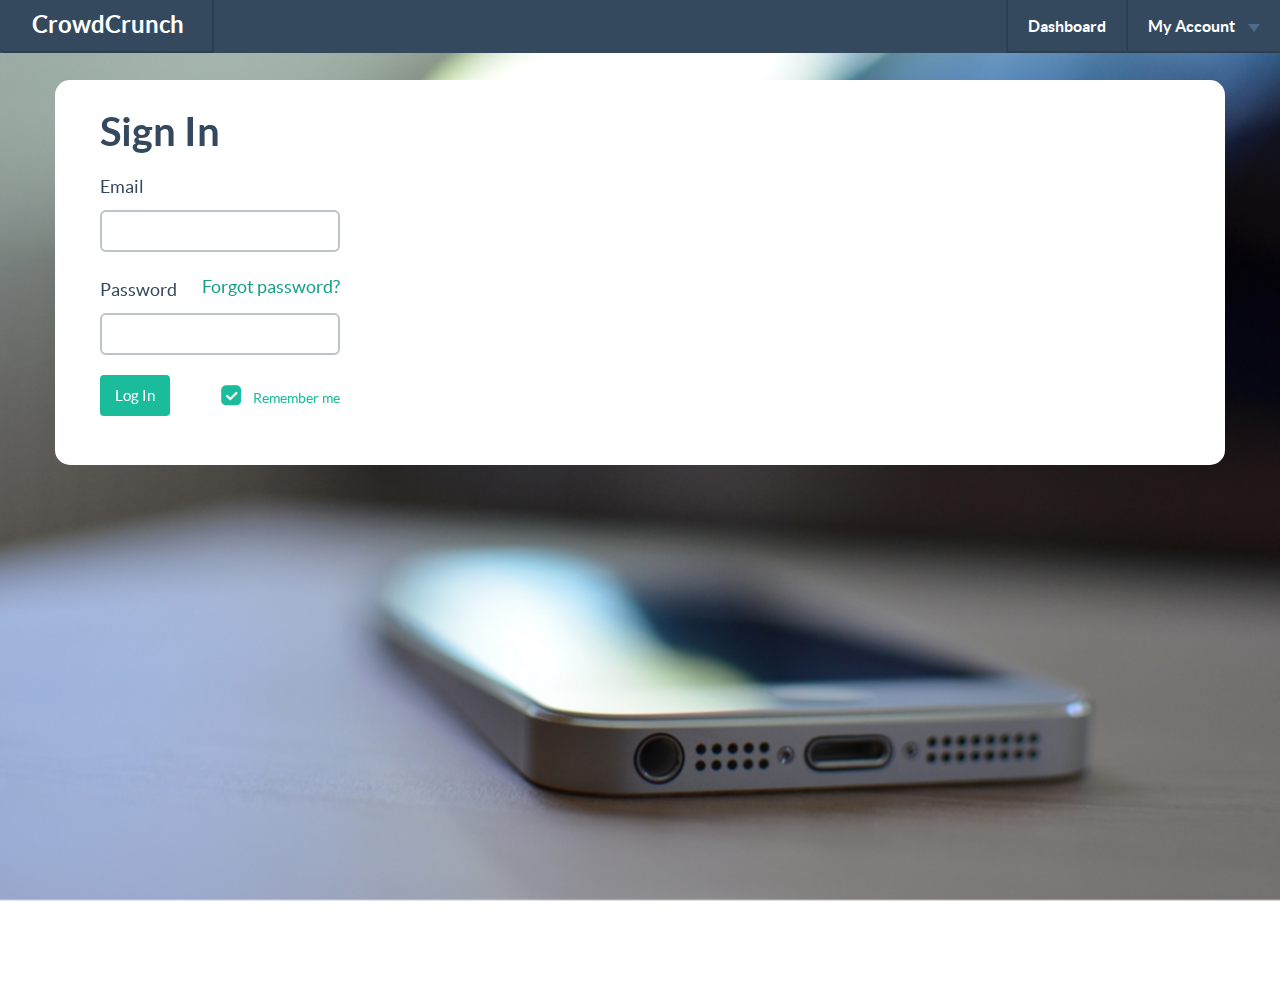
==== commit 84f2a870: "2 More Pages" ====
--- a/design/index.html
+++ b/design/index.html
@@ -54,34 +54,7 @@
   <div class="body">
   <div class="container">
     <div class="col-md-6">
-<div class="main">
 
-      <h3>Sign Up</h3>
-
-      <form role="form">
-        <div class="form-group">
-          <label for="inputUsernameEmail">Email</label>
-          <input type="text" class="form-control" id="inputUsernameEmail">
-        </div>
-        <div class="form-group">
-          <label for="inputUsernameEmail">Phone Number</label>
-          <input type="text" class="form-control" id="inputUsernameEmail">
-        </div>
-        <div class="form-group">
-          <label for="inputUsernameEmail">Verify Phone Number</label>
-          <input type="text" class="form-control" id="inputUsernameEmail">
-        </div>
-        <div class="form-group">
-          <label for="inputPassword">Password</label>
-          <input type="password" class="form-control" id="inputPassword">
-        </div>
-        <button type="submit" class="btn btn btn-primary">
-          Sign Up
-        </button>
-      </form>
-    
-    </div>
-    </div>
   <div class="col-md-6">
 
     <div class="main">
@@ -100,7 +73,7 @@
         </div>
         <div class="checkbox pull-right">
           <label>
-            <input type="checkbox" checked>
+            <input type="checkbox" data-toggle="checkbox" checked>
             Remember me </label>
         </div>
         <button type="submit" class="btn btn btn-primary">
--- a/design/css/crowdcrunch.css
+++ b/design/css/crowdcrunch.css
@@ -5,6 +5,21 @@
 	top:-50%;
 	width:200%;
 	z-index:-1;
+}
+
+.account-info {
+	background: #eee;
+	padding: 20px;
+	border-radius: 10px;
+}
+
+.account-info h5 {
+	font-size: 1.3em;
+	margin: 0;
+}
+
+.account-info h3 {
+	margin-top: 0;
 }
 
 #bg img {
@@ -29,4 +44,16 @@
 .body {
 	padding-top: 80px;
 	min-height: 1000px;
-}+}
+
+.nav-list strong {
+	color: #444 !important;
+}
+
+.job {
+
+}
+
+.job h2 {
+	margin:0;
+}
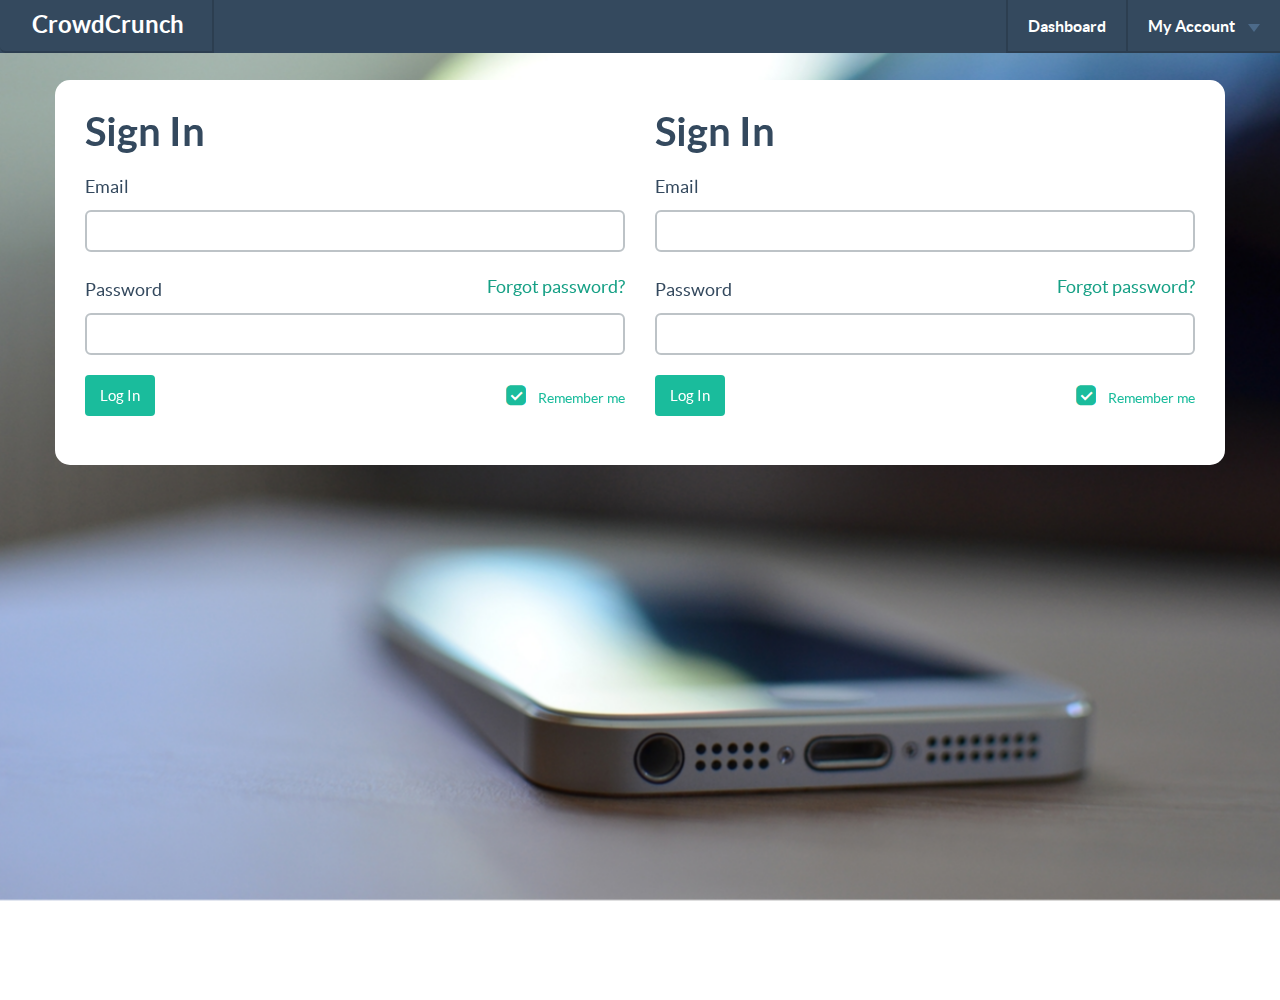
==== commit 9db3f3ed: "Finished design" ====
--- a/design/index.html
+++ b/design/index.html
@@ -54,6 +54,33 @@
   <div class="body">
   <div class="container">
     <div class="col-md-6">
+      <div class="main">
+
+      <h3>Sign In</h3>
+
+      <form role="form">
+        <div class="form-group">
+          <label for="inputUsernameEmail">Email</label>
+          <input type="text" class="form-control" id="inputUsernameEmail">
+        </div>
+        <div class="form-group">
+          <a class="pull-right" href="#">Forgot password?</a>
+          <label for="inputPassword">Password</label>
+          <input type="password" class="form-control" id="inputPassword">
+        </div>
+        <div class="checkbox pull-right">
+          <label>
+            <input type="checkbox" data-toggle="checkbox" checked>
+            Remember me </label>
+        </div>
+        <button type="submit" class="btn btn btn-primary">
+          Log In
+        </button>
+      </form>
+    
+    </div>
+    
+    </div>
 
   <div class="col-md-6">
 
